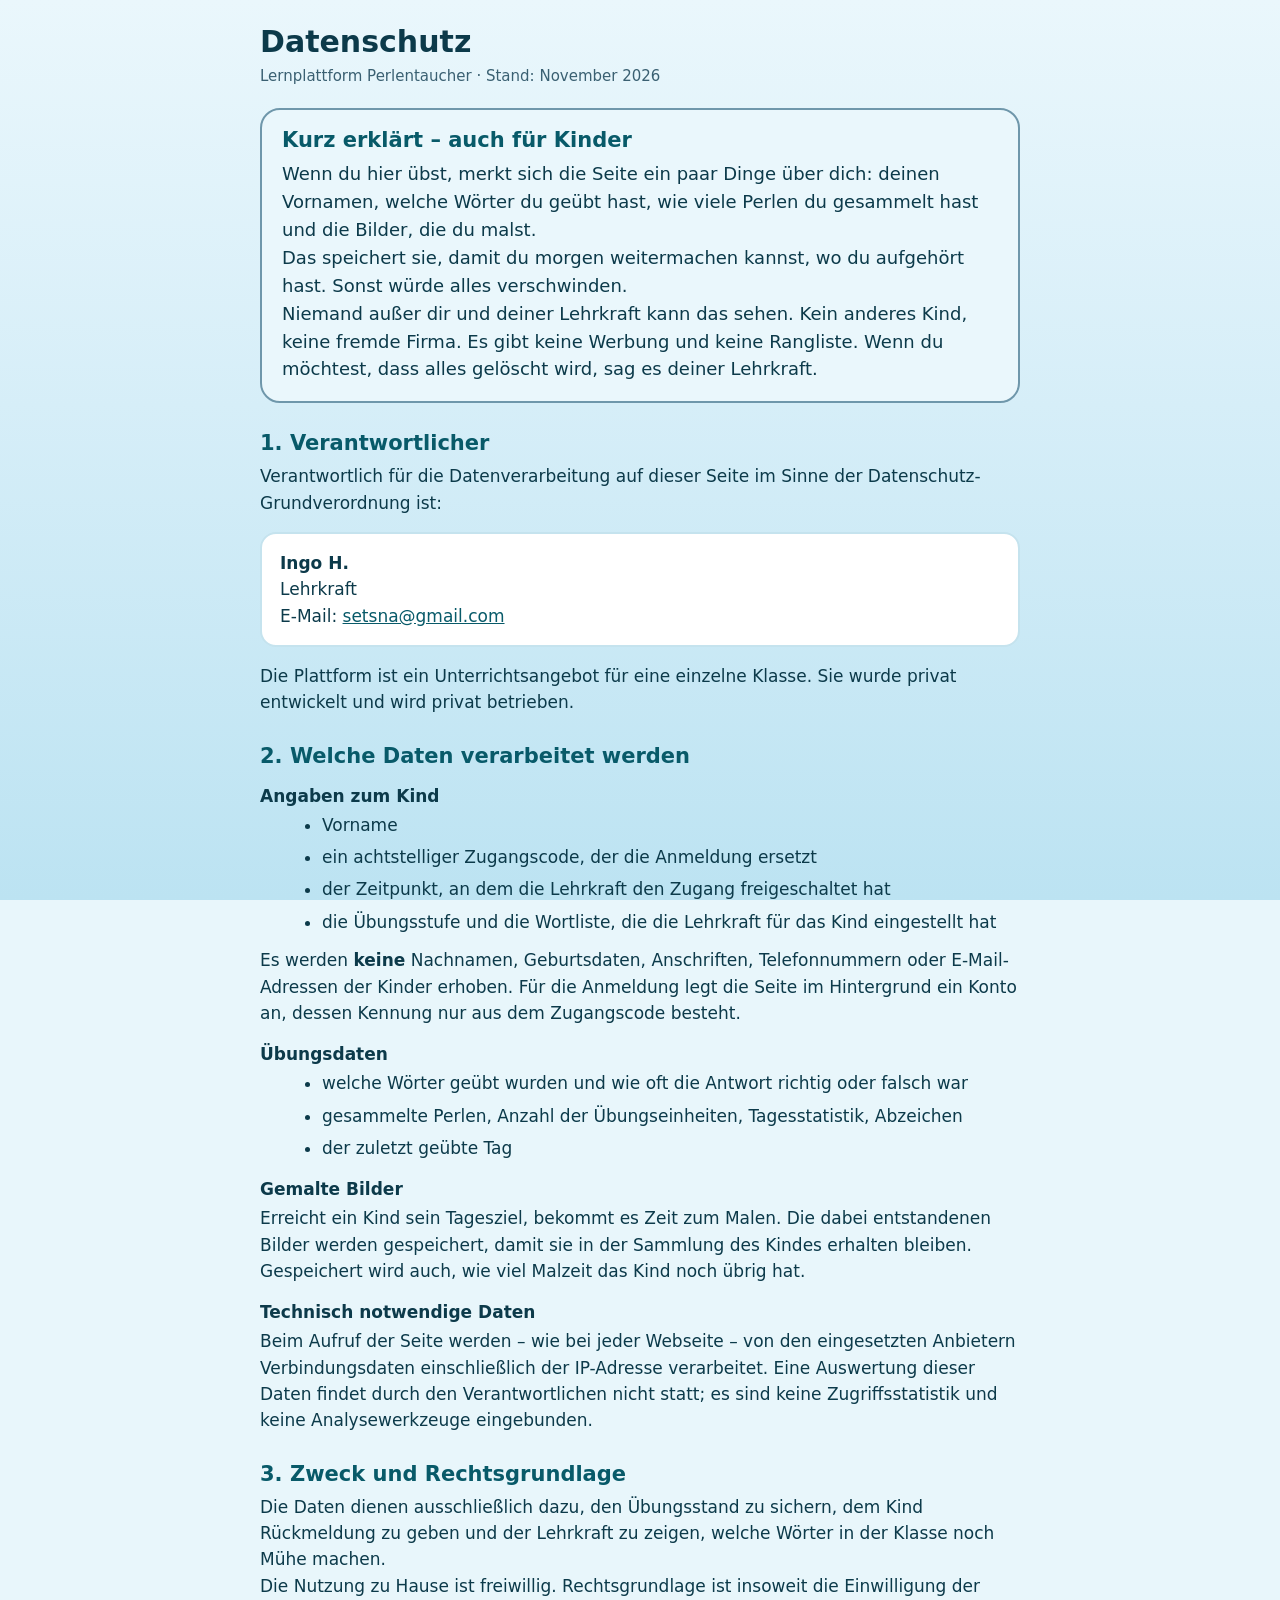
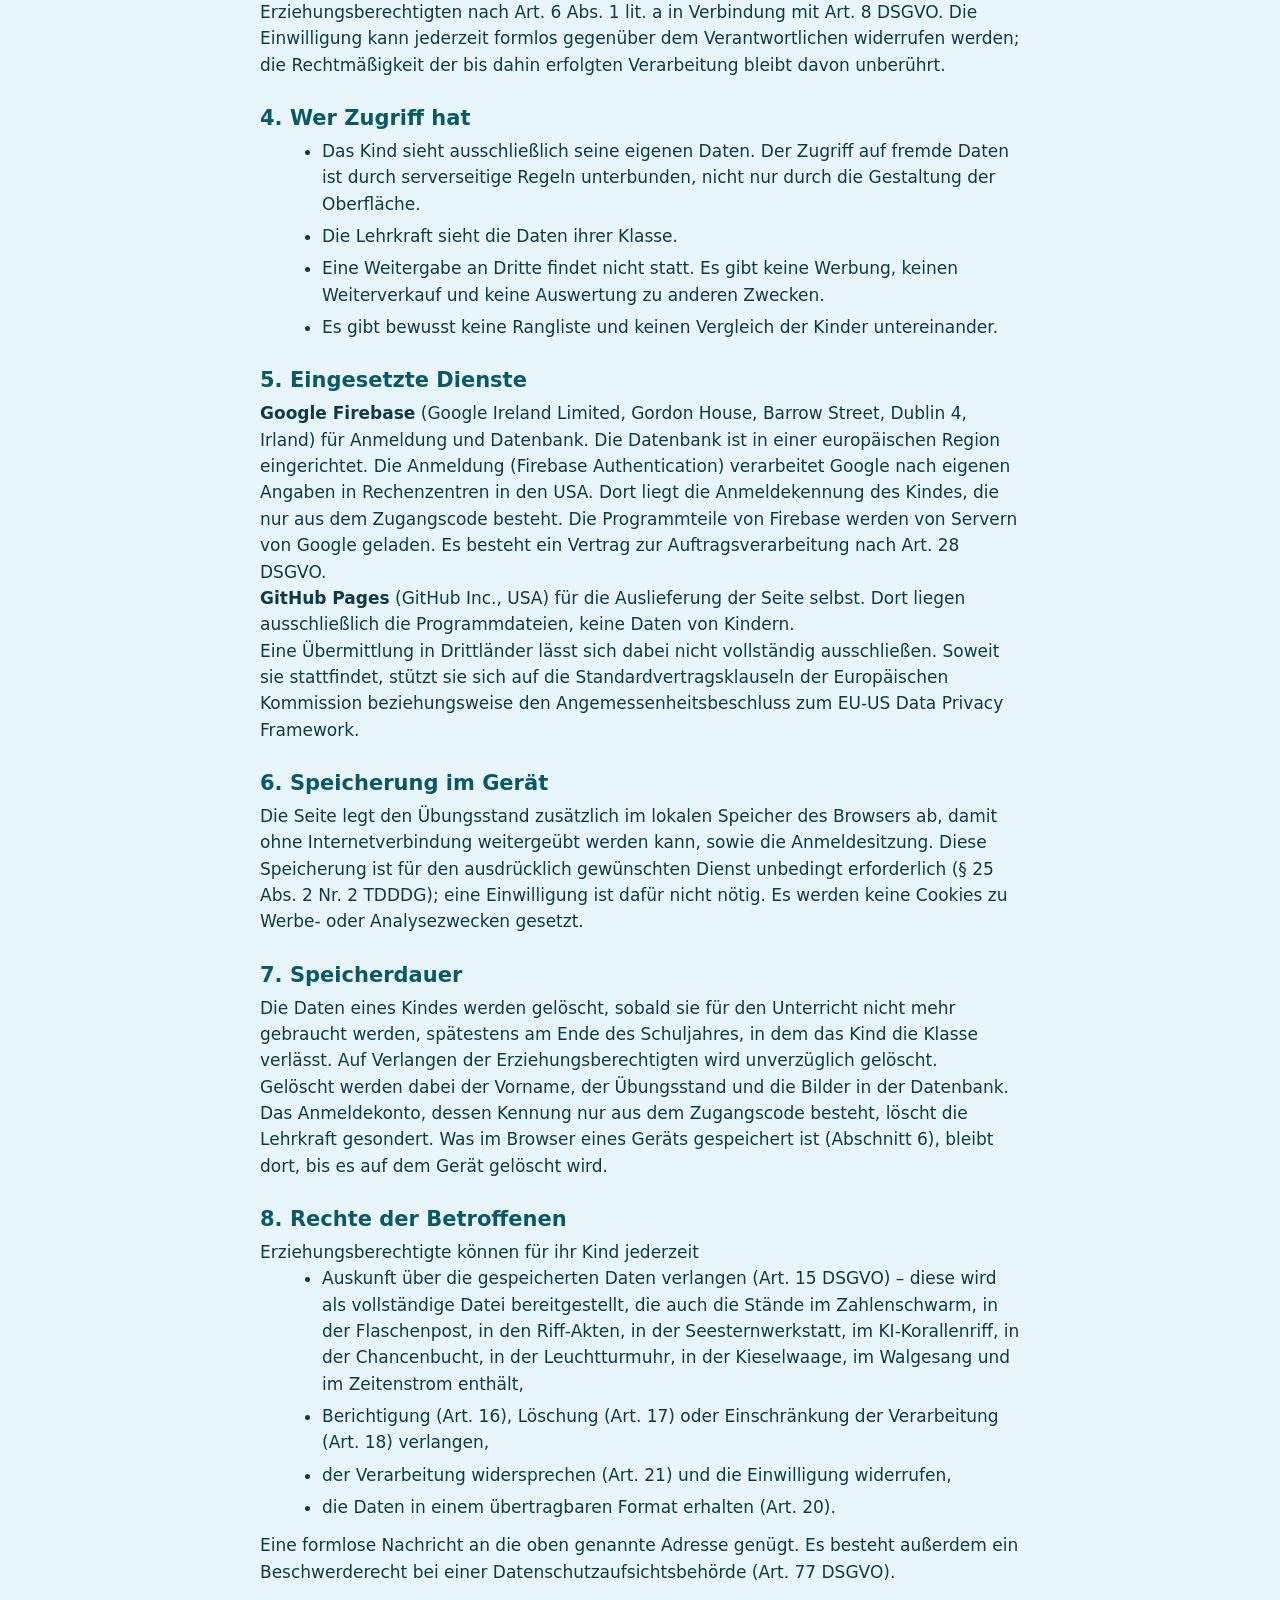
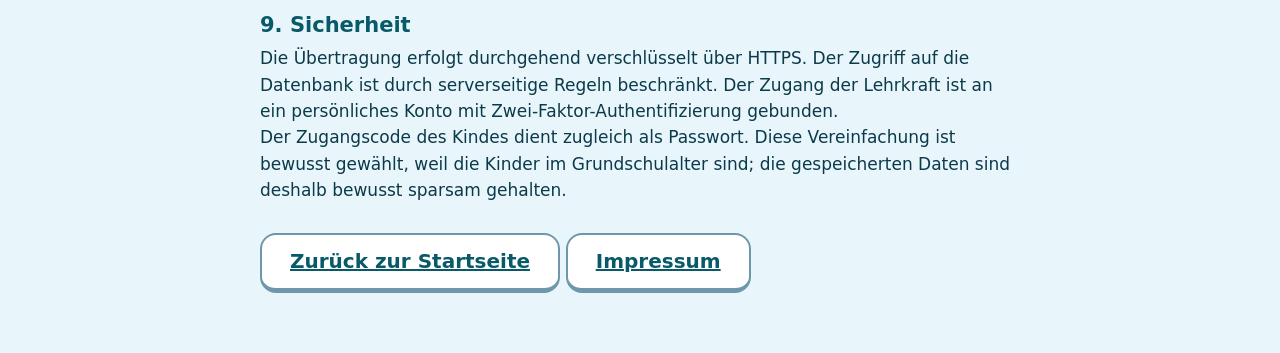
==== datenschutz.html @ c96232b6 "Version 69: Lehrerbereich mit Zeitenstrom neu laden Damit Geraete den neuen Lehrerbereich (ze_stand)" ====
<!doctype html>
<html lang="de">
<head>
<meta charset="utf-8">
<meta name="viewport" content="width=device-width, initial-scale=1, viewport-fit=cover">
<!-- Content Security Policy: Der Browser fuehrt nur Skripte aus den
     eigenen Dateien und von Firebase aus und spricht nur mit Firebase.
     Eingeschleuster Code (Inline-Skripte, Ereignis-Attribute, fremde
     Adressen) wird blockiert. Neue fremde Adresse = hier eintragen. -->
<meta http-equiv="Content-Security-Policy" content="default-src 'none'; style-src 'self' 'unsafe-inline'; img-src 'self' data:; font-src 'self'; base-uri 'none'; form-action 'none'; object-src 'none'">
<meta name="robots" content="noindex, nofollow">
<title>Datenschutz – Perlentaucher</title>
<link rel="stylesheet" href="css/style.css?v=69">
<style>
  .rechtstext { max-width: 760px; margin: 0 auto; padding: 24px 0 60px; }
  .rechtstext h1 { font-size: 30px; margin-bottom: 6px; }
  .rechtstext h2 { font-size: 21px; color: var(--brand-d); margin: 28px 0 8px; }
  .rechtstext h3 { font-size: 17px; margin: 18px 0 6px; }
  .rechtstext p, .rechtstext li { font-size: 17px; line-height: 1.55; color: var(--ink); }
  .rechtstext ul { margin: 0 0 12px 22px; }
  .rechtstext li { margin-bottom: 6px; }
  .rechtstext .stand { color: var(--muted); font-size: 15px; margin-bottom: 20px; }
  .rechtstext .kasten { background: #fff; border: 2px solid var(--line); border-radius: 16px;
    padding: 16px 18px; margin: 16px 0; }
  .rechtstext a { color: var(--brand-d); }
  .zurueck { display: inline-block; margin-top: 30px; }
  /* Fuer Kinder lesbar: die kurze Fassung steht oben und ist groesser. */
  .kurz { background: #EAF7FC; border: 2px solid var(--line-akt); border-radius: 20px;
    padding: 18px 20px; margin-bottom: 28px; }
  .kurz h2 { margin-top: 0; }
  .kurz p, .kurz li { font-size: 18px; }
</style>
</head>
<body>
<div id="app">
<div class="rechtstext">

  <h1>Datenschutz</h1>
  <p class="stand">Lernplattform Perlentaucher · Stand: November 2026</p>

  <div class="kurz">
    <h2>Kurz erklärt – auch für Kinder</h2>
    <p>Wenn du hier übst, merkt sich die Seite ein paar Dinge über dich:
      deinen Vornamen, welche Wörter du geübt hast, wie viele Perlen du
      gesammelt hast und die Bilder, die du malst.</p>
    <p>Das speichert sie, damit du morgen weitermachen kannst, wo du
      aufgehört hast. Sonst würde alles verschwinden.</p>
    <p>Niemand außer dir und deiner Lehrkraft kann das sehen. Kein anderes
      Kind, keine fremde Firma. Es gibt keine Werbung und keine Rangliste.
      Wenn du möchtest, dass alles gelöscht wird, sag es deiner Lehrkraft.</p>
  </div>

  <h2>1. Verantwortlicher</h2>
  <p>Verantwortlich für die Datenverarbeitung auf dieser Seite im Sinne der
    Datenschutz-Grundverordnung ist:</p>
  <div class="kasten">
    <p><b>Ingo H.</b><br>
    Lehrkraft<br>
    E-Mail: <a href="mailto:setsna@gmail.com">setsna@gmail.com</a></p>
  </div>
  <p>Die Plattform ist ein Unterrichtsangebot für eine einzelne Klasse. Sie
    wurde privat entwickelt und wird privat betrieben.</p>

  <h2>2. Welche Daten verarbeitet werden</h2>
  <h3>Angaben zum Kind</h3>
  <ul>
    <li>Vorname</li>
    <li>ein achtstelliger Zugangscode, der die Anmeldung ersetzt</li>
    <li>der Zeitpunkt, an dem die Lehrkraft den Zugang freigeschaltet hat</li>
    <li>die Übungsstufe und die Wortliste, die die Lehrkraft für das Kind
      eingestellt hat</li>
  </ul>
  <p>Es werden <b>keine</b> Nachnamen, Geburtsdaten, Anschriften,
    Telefonnummern oder E-Mail-Adressen der Kinder erhoben. Für die Anmeldung
    legt die Seite im Hintergrund ein Konto an, dessen Kennung nur aus dem
    Zugangscode besteht.</p>

  <h3>Übungsdaten</h3>
  <ul>
    <li>welche Wörter geübt wurden und wie oft die Antwort richtig oder falsch war</li>
    <li>gesammelte Perlen, Anzahl der Übungseinheiten, Tagesstatistik, Abzeichen</li>
    <li>der zuletzt geübte Tag</li>
  </ul>

  <h3>Gemalte Bilder</h3>
  <p>Erreicht ein Kind sein Tagesziel, bekommt es Zeit zum Malen. Die dabei
    entstandenen Bilder werden gespeichert, damit sie in der Sammlung des
    Kindes erhalten bleiben. Gespeichert wird auch, wie viel Malzeit das Kind
    noch übrig hat.</p>

  <h3>Technisch notwendige Daten</h3>
  <p>Beim Aufruf der Seite werden – wie bei jeder Webseite – von den
    eingesetzten Anbietern Verbindungsdaten einschließlich der IP-Adresse
    verarbeitet. Eine Auswertung dieser Daten findet durch den
    Verantwortlichen nicht statt; es sind keine Zugriffsstatistik und keine
    Analysewerkzeuge eingebunden.</p>

  <h2>3. Zweck und Rechtsgrundlage</h2>
  <p>Die Daten dienen ausschließlich dazu, den Übungsstand zu sichern, dem
    Kind Rückmeldung zu geben und der Lehrkraft zu zeigen, welche Wörter in
    der Klasse noch Mühe machen.</p>
  <p>Die Nutzung zu Hause ist freiwillig. Rechtsgrundlage ist insoweit die
    Einwilligung der Erziehungsberechtigten nach Art. 6 Abs. 1 lit. a in
    Verbindung mit Art. 8 DSGVO. Die Einwilligung kann jederzeit formlos
    gegenüber dem Verantwortlichen widerrufen werden; die Rechtmäßigkeit der
    bis dahin erfolgten Verarbeitung bleibt davon unberührt.</p>

  <h2>4. Wer Zugriff hat</h2>
  <ul>
    <li>Das Kind sieht ausschließlich seine eigenen Daten. Der Zugriff auf
      fremde Daten ist durch serverseitige Regeln unterbunden, nicht nur
      durch die Gestaltung der Oberfläche.</li>
    <li>Die Lehrkraft sieht die Daten ihrer Klasse.</li>
    <li>Eine Weitergabe an Dritte findet nicht statt. Es gibt keine Werbung,
      keinen Weiterverkauf und keine Auswertung zu anderen Zwecken.</li>
    <li>Es gibt bewusst keine Rangliste und keinen Vergleich der Kinder
      untereinander.</li>
  </ul>

  <h2>5. Eingesetzte Dienste</h2>
  <p><b>Google Firebase</b> (Google Ireland Limited, Gordon House, Barrow
    Street, Dublin 4, Irland) für Anmeldung und Datenbank. Die Datenbank ist
    in einer europäischen Region eingerichtet. Die Anmeldung (Firebase
    Authentication) verarbeitet Google nach eigenen Angaben in Rechenzentren
    in den USA. Dort liegt die Anmeldekennung des Kindes, die nur aus dem
    Zugangscode besteht. Die Programmteile von Firebase werden von Servern von
    Google geladen. Es besteht ein Vertrag zur Auftragsverarbeitung nach
    Art. 28 DSGVO.</p>
  <p><b>GitHub Pages</b> (GitHub Inc., USA) für die Auslieferung der Seite
    selbst. Dort liegen ausschließlich die Programmdateien, keine Daten von
    Kindern.</p>
  <p>Eine Übermittlung in Drittländer lässt sich dabei nicht vollständig
    ausschließen. Soweit sie stattfindet, stützt sie sich auf die
    Standardvertragsklauseln der Europäischen Kommission beziehungsweise den
    Angemessenheitsbeschluss zum EU-US Data Privacy Framework.</p>

  <h2>6. Speicherung im Gerät</h2>
  <p>Die Seite legt den Übungsstand zusätzlich im lokalen Speicher des
    Browsers ab, damit ohne Internetverbindung weitergeübt werden kann, sowie
    die Anmeldesitzung. Diese Speicherung ist für den ausdrücklich
    gewünschten Dienst unbedingt erforderlich (§ 25 Abs. 2 Nr. 2 TDDDG); eine
    Einwilligung ist dafür nicht nötig. Es werden keine Cookies zu Werbe-
    oder Analysezwecken gesetzt.</p>

  <h2>7. Speicherdauer</h2>
  <p>Die Daten eines Kindes werden gelöscht, sobald sie für den Unterricht
    nicht mehr gebraucht werden, spätestens am Ende des Schuljahres, in dem
    das Kind die Klasse verlässt. Auf Verlangen der Erziehungsberechtigten
    wird unverzüglich gelöscht.</p>
  <p>Gelöscht werden dabei der Vorname, der Übungsstand und die Bilder in der
    Datenbank. Das Anmeldekonto, dessen Kennung nur aus dem Zugangscode
    besteht, löscht die Lehrkraft gesondert. Was im Browser eines Geräts
    gespeichert ist (Abschnitt 6), bleibt dort, bis es auf dem Gerät gelöscht
    wird.</p>

  <h2>8. Rechte der Betroffenen</h2>
  <p>Erziehungsberechtigte können für ihr Kind jederzeit</p>
  <ul>
    <li>Auskunft über die gespeicherten Daten verlangen (Art. 15 DSGVO) –
      diese wird als vollständige Datei bereitgestellt, die auch die Stände
      im Zahlenschwarm, in der Flaschenpost, in den Riff-Akten, in der Seesternwerkstatt, im KI-Korallenriff, in der Chancenbucht, in der Leuchtturmuhr, in der Kieselwaage, im Walgesang und im Zeitenstrom enthält,</li>
    <li>Berichtigung (Art. 16), Löschung (Art. 17) oder Einschränkung der
      Verarbeitung (Art. 18) verlangen,</li>
    <li>der Verarbeitung widersprechen (Art. 21) und die Einwilligung
      widerrufen,</li>
    <li>die Daten in einem übertragbaren Format erhalten (Art. 20).</li>
  </ul>
  <p>Eine formlose Nachricht an die oben genannte Adresse genügt. Es besteht
    außerdem ein Beschwerderecht bei einer Datenschutzaufsichtsbehörde
    (Art. 77 DSGVO).</p>

  <h2>9. Sicherheit</h2>
  <p>Die Übertragung erfolgt durchgehend verschlüsselt über HTTPS. Der
    Zugriff auf die Datenbank ist durch serverseitige Regeln beschränkt. Der
    Zugang der Lehrkraft ist an ein persönliches Konto mit
    Zwei-Faktor-Authentifizierung gebunden.</p>
  <p>Der Zugangscode des Kindes dient zugleich als Passwort. Diese
    Vereinfachung ist bewusst gewählt, weil die Kinder im Grundschulalter
    sind; die gespeicherten Daten sind deshalb bewusst sparsam gehalten.</p>

  <a class="btn ghost zurueck" href="index.html">Zurück zur Startseite</a>
  <a class="btn ghost zurueck" href="impressum.html">Impressum</a>
</div>
</div>
</body>
</html>
---- css/style.css ----
/* Perlentaucher – Meereswelt: Türkis/Blau mit Korallrot als Akzent */
:root {
  --bg: #E8F6FB; --ink: #0C3A4A; --muted: #3A6072; --card: #fff; --line: #C5E3EE;
  /* --line ist der dekorative Trennstrich. Raender von Knoepfen und
     Auswahlfeldern brauchen laut WCAG 1.4.11 mindestens 3:1 gegen Weiss
     und benutzen deshalb --line-akt (3,1:1). Nicht vertauschen. */
  --line-akt: #6F97AB;
  --brand: #0C7A8C; --brand-d: #085A69; --coral: #F2766B; --coral-d: #D4554A;
  /* --sand-ink: vorher #8A6A38 (4,2:1 auf --sand), jetzt 5,3:1 */
  --sand: #F7EAD0; --sand-d: #EFDDBB; --sand-ink: #7A5A2C;
  --good: #14915A; --good-d: #0E7347; --good-bg: #D6F5E6;
  --bad: #DC4A4A; --bad-d: #B33636; --bad-bg: #FDE5E3;
  --r: 20px; --wc: #0C7A8C;

  /* ---------- Designsystem (UX-Überarbeitung 2026/11) ----------
     Neue und überarbeitete Teile benutzen nur diese Werte. Ältere
     Regeln weiter unten werden nach und nach darauf umgestellt. */
  /* Schriftgrößen: sieben Stufen statt 22 Einzelwerte */
  --fs-xs: 14px; --fs-s: 16px; --fs-m: 18px; --fs-l: 22px;
  --fs-xl: 28px; --fs-2xl: 36px; --fs-3xl: 48px;
  /* Abstände */
  --sp-1: 4px; --sp-2: 8px; --sp-3: 12px; --sp-4: 16px;
  --sp-5: 24px; --sp-6: 32px; --sp-7: 48px;
  /* Ecken */
  --r-s: 12px; --r-m: 16px; --r-l: 20px; --r-xl: 28px;
  /* Platzhalter in Eingabefeldern: 4,6:1 auf Weiß */
  --placeholder: #557A8E;
}
* { box-sizing: border-box; -webkit-tap-highlight-color: transparent; }
html, body { margin: 0; min-height: 100%; color: var(--ink);
  font-family: ui-rounded, "SF Pro Rounded", system-ui, -apple-system, "Segoe UI", Roboto, sans-serif;
  -webkit-text-size-adjust: 100%; touch-action: manipulation; font-size: 18px; }
body { background: var(--bg); background-image: linear-gradient(180deg, #EAF7FC 0%, #D6EEF8 45%, #BCE3F2 100%);
  background-attachment: fixed; overscroll-behavior: none; -webkit-user-select: none; user-select: none; }
#app { max-width: 920px; margin: 0 auto; min-height: 100vh; padding: env(safe-area-inset-top) 16px env(safe-area-inset-bottom); }
button { font: inherit; color: inherit; border: 0; background: none; cursor: pointer; touch-action: manipulation; }
button:disabled { cursor: default; }
h1, h2, h3, p { margin: 0; }
.mascot { display: block; flex: none; }
.muted { color: var(--muted); }

/* ---------- Tastatur und Screenreader ----------
   Ein gut sichtbarer Fokusring. :focus-visible heißt: nur, wenn
   wirklich mit der Tastatur navigiert wird – beim Antippen auf dem
   iPad erscheint nichts. Der Ring liegt außen, damit er auch auf den
   farbigen Kacheln zu sehen ist. */
:focus-visible {
  outline: 3px solid #0B3B57;
  outline-offset: 3px;
  border-radius: 6px;
}
/* Nur für Screenreader: steht im Textfluss, ist aber nicht zu sehen.
   Nicht display:none und nicht visibility:hidden – dann würde es auch
   nicht vorgelesen. */
.nurvorlesen {
  position: absolute; width: 1px; height: 1px; margin: -1px;
  padding: 0; border: 0; overflow: hidden; white-space: nowrap;
  clip: rect(0 0 0 0); clip-path: inset(50%);
}

/* ---------- Luftblasen und Perlen ---------- */
.bubbles { display: inline-flex; align-items: center; gap: 5px; }
.bub { width: 22px; height: 22px; border-radius: 50%; display: inline-block; }
.bub.full { background: radial-gradient(circle at 34% 28%, #fff 0 12%, #A6E0F5 45%, #2FA2CB 100%);
  box-shadow: inset 0 -2px 3px rgba(255,255,255,.6); }
.bub.empty { border: 2px dashed #5E9DB8; }
.bubbles.small .bub { width: 20px; height: 20px; }
.pearl { width: 18px; height: 18px; border-radius: 50%; display: inline-block;
  background: radial-gradient(circle at 33% 28%, #fff 0 20%, #F3E7F0 50%, #C3AEC9 100%); box-shadow: 0 0 0 1px rgba(12,58,74,.08); }

/* ---------- Buttons ---------- */
.btn { display: inline-flex; align-items: center; justify-content: center; text-align: center; min-height: 60px; padding: 14px 28px;
  border-radius: 16px; background: var(--brand); color: #fff; font-weight: 800; font-size: 20px; border-bottom: 5px solid var(--brand-d); }
.btn:active { transform: translateY(3px); border-bottom-width: 2px; }
.btn.ghost { background: #fff; color: var(--brand-d); border: 2px solid var(--line-akt); border-bottom-width: 5px; }
.btn.good { background: var(--good); border-bottom-color: var(--good-d); }
.btn.bad { background: var(--bad); border-bottom-color: var(--bad-d); }
.btn.off { background: #729AB0; border-bottom-color: #5B7F93; color: #fff; }
.btn.big { min-width: 220px; }
.btn.wide { width: 100%; margin-top: 12px; }
.btn.danger { color: var(--bad-d); }
.btn.mini { min-width: 0; min-height: 48px; padding: 10px 18px; font-size: 17px; border-bottom-width: 4px; }
.btn[disabled] { opacity: .45; }
/* Der Warteknopf ist absichtlich gut lesbar: das Kind soll erkennen,
   dass es warten soll, und nicht nur einen blassen Fleck sehen. */
.btn.off[disabled] { opacity: 1; }
.icon-btn { width: 52px; height: 52px; border-radius: 16px; background: #fff; border: 2px solid var(--line-akt); font-size: 24px; }

/* ---------- Startseite ---------- */
.home { padding-bottom: 0; }
.top { display: flex; align-items: center; justify-content: space-between; gap: 12px; padding: 14px 0 8px; flex-wrap: wrap; }
/* Wer ist angemeldet? Steht ueber allem anderen, damit auf einem
   geteilten Geraet niemand versehentlich im fremden Konto uebt. */
.werbinich { display: flex; align-items: center; justify-content: space-between; gap: 12px;
  flex-wrap: wrap; background: #fff; border: 2px solid var(--line-akt); border-radius: 16px;
  padding: 8px 10px 8px 14px; margin-top: 10px; font-size: 16px; color: var(--muted); }
.werbinich b { color: var(--ink); }
.brand { display: flex; align-items: center; gap: 10px; font-size: 26px; font-weight: 600; }
.brand b { color: var(--coral-d); font-weight: 900; }
.tools { display: flex; align-items: center; gap: 10px; }
.pill { display: flex; align-items: center; gap: 8px; background: #fff; border: 2px solid var(--line); border-radius: 16px; padding: 8px 14px; min-height: 52px; font-weight: 700; }
.pill small { color: var(--muted); font-size: 13px; font-weight: 600; }
.hero { display: flex; align-items: center; gap: 16px; margin: 8px 0 16px; }
.bubble { position: relative; background: #fff; border: 2px solid var(--line); border-radius: 20px; padding: 16px 20px; font-size: 20px; line-height: 1.35; font-weight: 600; }
.bubble::before { content: ""; position: absolute; left: -10px; top: 50%; width: 16px; height: 16px; background: #fff; border-left: 2px solid var(--line); border-bottom: 2px solid var(--line); transform: translateY(-50%) rotate(45deg); }
.card { background: var(--card); border: 2px solid var(--line); border-radius: var(--r); padding: 16px 18px; }
.stats { display: grid; grid-template-columns: repeat(3, 1fr); gap: 12px; }
.stat h3, .weak h3 { font-size: 14px; text-transform: uppercase; letter-spacing: .06em; color: var(--muted); margin-bottom: 6px; }
.stat .big { font-size: 30px; font-weight: 900; margin-bottom: 6px; display: flex; flex-wrap: wrap; align-items: baseline; gap: 4px 8px; }
.stat .big small { font-size: 14px; color: var(--muted); font-weight: 700; line-height: 1.25; }
.stat .sub { font-size: 15px; color: var(--muted); }
.sec { font-size: 22px; margin: 26px 0 10px; }
.bar { height: 14px; background: #D3E8F1; border-radius: 99px; overflow: hidden; }
.bar i { display: block; height: 100%; border-radius: 99px; transition: width .4s; }
.worlds { display: grid; grid-template-columns: repeat(2, 1fr); gap: 12px; }
.world { display: flex; align-items: center; gap: 14px; text-align: left; padding: 16px; min-height: 104px; border-radius: 22px;
  background: var(--wc); color: #fff; border-bottom: 6px solid rgba(0,0,0,.25); }
.world:active { transform: translateY(3px); border-bottom-width: 3px; }
.wicon { font-size: 44px; background: rgba(255,255,255,.92); border-radius: 18px; width: 68px; height: 68px; display: flex; align-items: center; justify-content: center; flex: none; }
.wicon .ic { width: 54px; height: 54px; }
/* Symbolgroessen */
.ic { width: 1.25em; height: 1.25em; display: inline-block; vertical-align: -0.26em; flex: none; }
.badge span .ic { width: 42px; height: 42px; vertical-align: 0; }
.icon-btn .ic { width: 26px; height: 26px; }
.spk .ic { width: 26px; height: 26px; vertical-align: -0.2em; }
.stat .big .ic { width: 30px; height: 30px; vertical-align: -0.16em; }
.btn .ic { width: 24px; height: 24px; vertical-align: -0.24em; }
.wtext { flex: 1; display: flex; flex-direction: column; gap: 3px; min-width: 0; }
.wtext b { font-size: 21px; } .wtext small { font-size: 16px; font-weight: 600; }
.wbar { display: block; height: 10px; background: rgba(0,0,0,.22); border-radius: 99px; overflow: hidden; margin-top: 6px; }
.wbar i { display: block; height: 100%; background: #fff; border-radius: 99px; }
.wpct { font-weight: 900; font-size: 20px; }
.weak { margin-top: 12px; }
.weak .chips2 { display: flex; flex-wrap: wrap; gap: 8px; }
.weak .chips2 span { background: var(--sand); color: var(--sand-ink); padding: 8px 14px; border-radius: 99px; font-weight: 700; }
.week { display: flex; justify-content: space-between; gap: 8px; }
.wd { flex: 1; display: flex; flex-direction: column; align-items: center; gap: 6px; font-weight: 700; color: var(--muted); font-size: 15px; }
.wd.today { color: var(--ink); }
.wcol { width: 100%; max-width: 44px; height: 90px; background: #E0F0F7; border-radius: 10px; display: flex; align-items: flex-end; overflow: hidden; }
.wcol i { width: 100%; background: var(--brand); border-radius: 10px 10px 0 0; }
.wd.today .wcol i { background: var(--coral); }
.badges { display: grid; grid-template-columns: repeat(3, 1fr); gap: 12px; }
.badge { background: #fff; border: 2px dashed var(--line); border-radius: 18px; padding: 14px; text-align: center; display: flex; flex-direction: column; gap: 4px; opacity: .6; }
.badge.got { opacity: 1; border: 2px solid #E9C36A; background: #FFF9EC; }
.badge span { font-size: 36px; } .badge small { font-size: 13px; color: var(--muted); }
.badge.big { max-width: 240px; margin: 8px auto; }
.lehrerlink { display: inline-block; margin-top: 10px; color: var(--muted); font-size: 14px;
  font-weight: 600; text-decoration: underline; text-underline-offset: 3px; padding: 8px 12px; }
.lehrerlink:hover { color: var(--brand-d); }
.foot .lehrerlink { color: var(--sand-ink); opacity: .85; }
.foot { text-align: center; color: var(--sand-ink); font-size: 14px; margin: 30px -16px 0;
  background: linear-gradient(180deg, var(--sand), var(--sand-d)); border-radius: 28px 28px 0 0; padding: 20px 16px calc(26px + env(safe-area-inset-bottom)); }

/* ---------- Navigationsknöpfe auf der Startseite ---------- */
.navrow { display: grid; grid-template-columns: repeat(2, 1fr); gap: 12px; margin-top: 12px; }
.navbtn { display: flex; align-items: center; gap: 14px; text-align: left; padding: 14px 16px; min-height: 86px;
  background: #fff; border: 2px solid var(--line-akt); border-bottom-width: 5px; border-radius: 20px; }
.navbtn:active { transform: translateY(3px); border-bottom-width: 2px; }
.nic { width: 56px; height: 56px; border-radius: 16px; background: #EAF7FC; display: flex; align-items: center; justify-content: center; flex: none; }
.nic .ic { width: 34px; height: 34px; }
.ntext { display: flex; flex-direction: column; gap: 2px; min-width: 0; }
.ntext b { font-size: 19px; } .ntext small { font-size: 14px; color: var(--muted); font-weight: 600; }

/* ---------- Unterseiten ---------- */
.page { padding-bottom: 0; }
.ptop { display: flex; align-items: center; gap: 14px; padding: 14px 0 6px; }
.ptop h1 { font-size: 26px; }
.demo { background: var(--sand); color: var(--sand-ink); border-radius: 14px; padding: 10px 16px; font-size: 15px; font-weight: 600; margin-bottom: 12px; }

.accu { display: flex; align-items: center; gap: 22px; flex-wrap: wrap; }
.ringwrap { position: relative; width: 150px; height: 150px; flex: none; }
.ring { width: 150px; height: 150px; display: block; }
.ringtext { position: absolute; inset: 0; display: flex; flex-direction: column; align-items: center; justify-content: center; gap: 2px; }
.ringtext b { font-size: 34px; font-weight: 900; } .ringtext small { color: var(--muted); font-weight: 700; }
.acculist { flex: 1; min-width: 220px; display: flex; flex-direction: column; gap: 8px; font-size: 18px; }
.acculist b { font-size: 22px; }

.prow2 { display: flex; align-items: center; gap: 12px; padding: 8px 0; }
.prow2 + .prow2 { border-top: 2px solid var(--line); }
.pic { width: 40px; height: 40px; flex: none; display: flex; align-items: center; justify-content: center; }
.pic .ic { width: 34px; height: 34px; }
.pname { width: 172px; font-weight: 700; flex: none; font-size: 17px; }
.pbar { flex: 1; min-width: 80px; }
.prow2 b { width: 52px; text-align: right; }

.tricky { list-style: none; margin: 0 0 14px; padding: 0; counter-reset: t; }
.tricky li { counter-increment: t; display: flex; align-items: center; gap: 12px; padding: 10px 0; font-size: 20px; }
.tricky li + li { border-top: 2px solid var(--line); }
.tricky li::before { content: counter(t); width: 32px; height: 32px; border-radius: 50%; background: var(--sand); color: var(--sand-ink);
  display: flex; align-items: center; justify-content: center; font-size: 16px; font-weight: 900; flex: none; }
.tw { flex: 1; font-weight: 700; }
.tn { color: var(--bad-d); font-weight: 700; font-size: 16px; }

.legend { display: flex; flex-wrap: wrap; gap: 8px; margin-bottom: 12px; font-size: 14px; }
.wchips { display: flex; flex-wrap: wrap; gap: 8px; }
.wchip { padding: 7px 13px; border-radius: 99px; font-weight: 700; font-size: 16px; }
.wchip.sicher { background: var(--good-bg); color: var(--good-d); }
.wchip.ueben { background: var(--sand); color: var(--sand-ink); }
.wchip.neu { background: #E4EEF4; color: var(--muted); }

.goalhead { display: flex; align-items: center; gap: 14px; margin-bottom: 12px; }
.goalhead .ic { width: 56px; height: 56px; flex: none; }
.goalhead h2 { font-size: 22px; }
.goalbig { font-size: 20px; margin-bottom: 10px; }
.goalbig b { font-size: 40px; font-weight: 900; }
.goal .bar { height: 22px; }
.goalmsg { margin-top: 12px; font-size: 19px; }
.mine { margin-top: 12px; }
.mine h3 { font-size: 14px; text-transform: uppercase; letter-spacing: .06em; color: var(--muted); margin-bottom: 6px; }
.mine .big { font-size: 20px; margin-bottom: 8px; } .mine .big b { font-size: 34px; font-weight: 900; }
.mine .big .ic { width: 30px; height: 30px; vertical-align: -0.16em; }
.wochen { list-style: none; margin: 0; padding: 0; }
.wochen li { display: flex; align-items: center; gap: 12px; padding: 10px 0; flex-wrap: wrap; }
.wochen li + li { border-top: 2px solid var(--line); }
.wk { flex: 1; font-weight: 700; min-width: 140px; }
.wv { color: var(--muted); font-weight: 700; font-variant-numeric: tabular-nums; }
.ws { font-weight: 800; font-size: 15px; padding: 5px 12px; border-radius: 99px; }
.ws.ja { background: var(--good-bg); color: var(--good-d); }
.ws.nein { background: var(--sand); color: var(--sand-ink); }

/* ---------- Tauchgang (Lektion) ---------- */
.lesson { display: flex; flex-direction: column; min-height: 100vh; }
@supports (height: 100dvh) { .lesson, #app { min-height: 100dvh; } }
.ltop { display: flex; align-items: center; gap: 14px; padding: 14px 0; }
.lbar { flex: 1; } .lbar .bar { height: 18px; }
.practice { background: #DDF0F9; color: var(--brand-d); font-weight: 800; border-radius: 99px; padding: 6px 14px; font-size: 16px; }
.stage { flex: 1; padding: 6px 0 24px; display: flex; flex-direction: column; gap: 18px; }
.prow { display: flex; align-items: center; gap: 14px; }
.bubble.q { font-size: 22px; }
.spk { font-size: 26px; margin-left: 8px; width: 52px; height: 52px; border-radius: 14px; background: #DDF0F9; vertical-align: middle; }
.show { text-align: center; }
.emoji { font-size: 96px; line-height: 1.1; }
.bigword { font-size: 44px; font-weight: 900; letter-spacing: .02em; word-break: break-word; }
.hint { text-align: center; color: var(--muted); font-size: 19px; font-style: italic; }
.sentence { font-size: 30px; font-weight: 700; text-align: center; line-height: 1.5; padding: 8px 4px; }
.gapword { display: inline-block; min-width: 130px; border-bottom: 4px solid var(--ink); text-align: center; padding: 0 8px; }
.gapword.ok { color: var(--good-d); border-color: var(--good); } .gapword.no { color: var(--bad-d); border-color: var(--bad); }

.opts { display: grid; gap: 14px; }
.opts.row3 { grid-template-columns: repeat(3, 1fr); } .opts.row4 { grid-template-columns: repeat(4, 1fr); }
.opts.grid2 { grid-template-columns: repeat(2, 1fr); } .opts.list { grid-template-columns: 1fr; }
.opt { min-height: 72px; padding: 14px 18px; background: #fff; border: 2px solid var(--line-akt); border-bottom-width: 5px; border-radius: 18px; font-size: 26px; font-weight: 800; }
.opts.list .opt { font-size: 22px; text-align: left; font-weight: 700; }
.opts.row3 .opt, .opts.row4 .opt { font-size: 34px; min-height: 92px; }
.opt:active:not(:disabled) { transform: translateY(3px); border-bottom-width: 2px; }
.opt.sel { border-color: var(--brand); background: #E2F4F7; }
.opt.right { border-color: var(--good); background: var(--good-bg); color: var(--good-d); }
.opt.wrong { border-color: var(--bad); background: var(--bad-bg); color: var(--bad-d); }
.opt.art-der { --a: #1F6FD0; } .opt.art-die { --a: #D4554A; } .opt.art-das { --a: #0C8F86; }
.opt[class*="art-"]:not(.right):not(.wrong) { color: var(--a); border-color: color-mix(in srgb, var(--a) 35%, #fff); }
.opt[class*="art-"].sel { background: color-mix(in srgb, var(--a) 12%, #fff); border-color: var(--a); }

.slots { display: flex; flex-wrap: wrap; justify-content: center; gap: 8px; min-height: 76px; padding: 8px 0; border-bottom: 2px solid var(--line); }
.slot { width: 52px; height: 64px; border-radius: 12px; border: 3px dashed #9FC6D6; background: #fff; font-size: 30px; font-weight: 900; display: inline-flex; align-items: center; justify-content: center; }
.slot.wide, .tile.wide { width: auto; min-width: 72px; padding: 0 14px; }
.slot.filled { border: 3px solid var(--brand); background: #E2F4F7; }
.slot.fixed { border: 3px solid transparent; background: transparent; }
.slot.ok { border-color: var(--good); background: var(--good-bg); color: var(--good-d); }
.slot.no { border-color: var(--bad); background: var(--bad-bg); color: var(--bad-d); }
.tiles { display: flex; flex-wrap: wrap; justify-content: center; gap: 10px; padding-top: 6px; }
.tile { width: 58px; height: 68px; border-radius: 14px; background: #fff; border: 2px solid var(--line-akt); border-bottom-width: 5px; font-size: 32px; font-weight: 900; }
.tile:active:not(:disabled) { transform: translateY(3px); border-bottom-width: 2px; }
.tile.used { opacity: .25; }

.cutrow { display: flex; flex-wrap: wrap; justify-content: center; align-items: center; row-gap: 14px; padding: 12px 0; }
.cl { font-size: 46px; font-weight: 900; width: 38px; text-align: center; }
.gap { width: 34px; height: 76px; display: inline-flex; align-items: center; justify-content: center; }
.gap i { display: block; width: 4px; height: 44px; border-radius: 4px; background: #B4D4E1; }
.gap.on i { background: var(--coral); width: 8px; height: 66px; }
.syl { display: inline-block; } .syl.s0 { color: #1F6FD0; } .syl.s1 { color: #C2416B; } .syl.s2 { color: #0C8F86; }
.dot { color: var(--muted); padding: 0 4px; }
.cutdone { text-align: center; }

.footer { position: sticky; bottom: 0; margin: 0 -16px; padding: 14px 16px calc(14px + env(safe-area-inset-bottom)); display: flex; justify-content: center; }
.footer.good, .footer.bad { justify-content: space-between; align-items: center; gap: 14px; }
.footer.good { background: var(--good-bg); color: var(--good-d); clip-path: inset(0 -100vmax); box-shadow: 0 0 0 100vmax var(--good-bg); }
.footer.bad { background: var(--bad-bg); color: var(--bad-d); clip-path: inset(0 -100vmax); box-shadow: 0 0 0 100vmax var(--bad-bg); }
.fb { font-size: 20px; display: flex; flex-direction: column; gap: 4px; font-weight: 600; }
.fb b { font-size: 24px; }
.sol { color: var(--ink); font-weight: 800; }
.xpgain { font-weight: 900; animation: pop .5s; } .xpgain small { font-weight: 700; }
@keyframes pop { 0% { transform: scale(.6); opacity: 0; } 70% { transform: scale(1.15); } 100% { transform: scale(1); opacity: 1; } }

/* ---------- Ergebnis / Dialoge ---------- */
.center { min-height: 100vh; display: flex; align-items: center; justify-content: center; padding: 20px 0; }
.cardbig { background: #fff; border: 2px solid var(--line); border-radius: 28px; padding: 28px; width: 100%; max-width: 560px; display: flex; flex-direction: column; align-items: center; gap: 14px; text-align: center; }
.cardbig h1 { font-size: 32px; } .cardbig p { font-size: 20px; }
.res { display: flex; gap: 12px; width: 100%; } .res > div { flex: 1; background: #EDF7FB; border-radius: 16px; padding: 12px 6px; display: flex; flex-direction: column; }
.res b { font-size: 30px; } .res small { color: var(--muted); font-weight: 700; }
.newbadges h3 { color: #9A6F1E; margin-bottom: 4px; }
.overlay { position: fixed; inset: 0; background: rgba(12,58,74,.55); display: flex; align-items: center; justify-content: center; padding: 20px; z-index: 50; }
.dialog { background: #fff; border-radius: 26px; padding: 24px; width: 100%; max-width: 480px; }
.dialog h2 { margin-bottom: 8px; } .dialog p { color: var(--muted); }

.login p { max-width: 420px; }
.login .klein { font-size: 15px; }
.codefeld { width: 100%; max-width: 320px; text-align: center; font-size: 30px; font-weight: 900;
  letter-spacing: .12em; padding: 16px 12px; border-radius: 16px; border: 3px solid var(--line-akt);
  background: #fff; color: var(--ink); font-family: ui-monospace, "SF Mono", Menlo, monospace;
  text-transform: uppercase; -webkit-user-select: text; user-select: text; }
.codefeld:focus { border-color: var(--brand); background: #F2FAFC; }
.codefeld::placeholder { color: var(--placeholder); letter-spacing: .12em; }
.loginfehler { background: var(--bad-bg); color: var(--bad-d); border-radius: 14px;
  padding: 12px 16px; font-weight: 700; font-size: 17px; }

/* aufsteigende Luftblasen als Belohnung */
.confetti { position: fixed; inset: 0; pointer-events: none; overflow: hidden; z-index: 60; }
.cf { position: absolute; bottom: -80px; border-radius: 50%; border: 2px solid rgba(47,162,203,.55);
  background: radial-gradient(circle at 32% 28%, rgba(255,255,255,.95) 0 18%, rgba(166,224,245,.5) 55%, rgba(47,162,203,.18) 100%);
  animation: rise linear forwards; }
@keyframes rise { 0% { transform: translateY(0) translateX(0); opacity: 0; } 12% { opacity: 1; } 100% { transform: translateY(-115vh) translateX(26px); opacity: .15; } }

/* ---------- Hochformat / kleine Bildschirme ---------- */
@media (max-width: 720px) {
  .stats { grid-template-columns: 1fr; } .worlds { grid-template-columns: 1fr; } .navrow { grid-template-columns: 1fr; } .badges { grid-template-columns: repeat(2, 1fr); }
  .opts.row4 { grid-template-columns: repeat(2, 1fr); } .opts.grid2 { grid-template-columns: 1fr; }
  .bigword { font-size: 34px; } .hero .bubble { font-size: 18px; }
  .pname { width: auto; flex: 1; } .prow2 .pbar { flex: 0 0 100%; order: 3; }
}
@media (prefers-reduced-motion: reduce) { * { animation: none !important; transition: none !important; } }

/* ==========================================================
   Belohnung: Pixelbild
   ========================================================== */
.malcard { display: flex; align-items: center; gap: 14px; flex-wrap: wrap; margin-bottom: 18px; }
.malcard.offen { border-color: var(--coral); box-shadow: 0 0 0 3px rgba(242,118,107,.18); }
.malcard .maltext { flex: 1; min-width: 180px; display: flex; flex-direction: column; gap: 2px; }
.malcard .maltext b { font-size: 19px; }
.malcard .maltext small { color: var(--muted); font-size: 15px; font-weight: 600; }
.malmini { border-radius: 10px; border: 2px solid var(--line); image-rendering: pixelated; background: #EDF6FA; }

.malseite .ptop { align-items: center; }
.maluhr { margin-left: auto; font-variant-numeric: tabular-nums; font-weight: 900; font-size: 24px;
  color: var(--coral); background: #fff; border: 2px solid var(--line); border-radius: 99px; padding: 6px 16px; }
.malhinweis { color: var(--muted); font-weight: 600; margin: 0 0 12px; }

.malfeld { display: grid; grid-template-columns: repeat(var(--g), 1fr); gap: 1px;
  width: min(100%, 520px); aspect-ratio: 1 / 1; margin: 0 auto 16px;
  background: #CFE4EE; border: 3px solid var(--ink); border-radius: 10px; overflow: hidden;
  touch-action: none; -webkit-user-select: none; user-select: none; }
.malfeld i { display: block; background: #FFFFFF; }
.malfeld i.leer { background: #DCEAF2; }

.palette { display: grid; grid-template-columns: repeat(8, 1fr); gap: 8px;
  width: min(100%, 520px); margin: 0 auto 14px; }
.farbknopf { aspect-ratio: 1 / 1; min-height: 44px; border-radius: 12px; border: 3px solid var(--line-akt);
  background: var(--f); padding: 0; }
.farbknopf.an { border-color: var(--ink); transform: scale(1.08); box-shadow: 0 0 0 3px rgba(12,58,74,.15); }
/* Der Radierer ist keine Farbe, sondern ein Werkzeug. Deshalb weisser
   Grund, ein eigenes Bild darin und eine Luecke davor, die ihn von der
   Farbreihe abtrennt. */
.farbknopf.radier { background: #fff; display: flex; align-items: center;
  justify-content: center; padding: 4px; }
.farbknopf.radier .ic { width: 100%; height: 100%; }

.malknoepfe { display: flex; gap: 10px; flex-wrap: wrap; justify-content: center;
  width: min(100%, 520px); margin: 0 auto; }
.malzeit { display: flex; align-items: center; gap: 12px; flex-wrap: wrap; font-weight: 700; margin-bottom: 16px; }
.malzeit b { font-size: 22px; color: var(--coral); font-variant-numeric: tabular-nums; }

.malgalerie { display: grid; grid-template-columns: repeat(auto-fill, minmax(120px, 1fr)); gap: 14px; margin-bottom: 18px; }
.malkarte { background: #fff; border: 2px solid var(--line); border-radius: 16px; padding: 12px;
  margin: 0; display: flex; flex-direction: column; align-items: center; gap: 8px; }
.malkarte img { image-rendering: pixelated; border-radius: 8px; border: 1px solid var(--line); width: 96px; height: 96px; }
.malkarte figcaption { font-size: 14px; font-weight: 700; color: var(--muted); text-transform: uppercase; letter-spacing: .05em; }
.malkarte.fertig { border-color: var(--good); }

.malbelohnung { background: var(--sand); color: var(--sand-ink); border-radius: 18px;
  padding: 16px; margin: 16px 0; }
.malbelohnung h3 { font-size: 20px; margin-bottom: 4px; }
.malbelohnung p { margin-bottom: 12px; }

@media (max-width: 720px) {
  .palette { grid-template-columns: repeat(4, 1fr); }
  .maluhr { font-size: 20px; }
}

/* Freies Zeichnen auf weißem Blatt */
.malblatt { display: block; width: min(100%, 520px); aspect-ratio: 1 / 1; margin: 0 auto 12px;
  background: #fff; border: 3px solid var(--ink); border-radius: 10px;
  touch-action: none; -webkit-user-select: none; user-select: none; }
.breiten { display: flex; gap: 10px; justify-content: center; width: min(100%, 520px); margin: 0 auto 12px; }
.breitknopf { width: 60px; height: 52px; border-radius: 14px; border: 3px solid var(--line-akt); background: #fff;
  display: flex; align-items: center; justify-content: center; }
.breitknopf span { display: block; border-radius: 50%; background: var(--ink); }
.breitknopf.an { border-color: var(--ink); background: #E2F4F7; }
.neuwahl { display: grid; grid-template-columns: repeat(2, 1fr); gap: 12px; }
.neuwahl .navbtn.aus { opacity: .4; }
.malkarte.frei img { background: #fff; }
@media (max-width: 720px) { .neuwahl { grid-template-columns: 1fr; } }
.malgalerie { grid-template-columns: repeat(auto-fill, minmax(150px, 1fr)); }
.malkarte figcaption { display: flex; flex-direction: column; align-items: center; gap: 3px; line-height: 1.2; }
.malstatus { font-size: 12px; letter-spacing: .04em; color: var(--brand-d); background: #E4F1F7;
  border-radius: 99px; padding: 2px 10px; }
.malkarte.fertig .malstatus { background: var(--good-bg); color: var(--good-d); }

/* Malfeld und Blatt so groß wie möglich, aber Palette und Knöpfe
   sollen auf dem Bildschirm noch sichtbar bleiben. */
.malfeld, .malblatt { width: min(100%, 520px, 54vh); }
@media (max-width: 720px) {
  .palette { grid-template-columns: repeat(6, 1fr); gap: 6px; }
  .farbknopf { min-height: 40px; border-width: 2px; }
}

/* Querformat auf dem iPad: flacher Bildschirm, alles muss sichtbar bleiben */
@media (orientation: landscape) and (max-height: 850px) {
  .malfeld, .malblatt { width: min(100%, 520px, 44vh); }
  .palette { grid-template-columns: repeat(12, 1fr); gap: 7px; }
  .farbknopf { min-height: 42px; }
  .malhinweis { margin-bottom: 8px; }
  .breiten { margin-bottom: 8px; }
}

/* Hinweis zum Speichern – liegt über allem, damit er nicht übersehen wird */
#sync:empty { display: none; }
.sync { position: fixed; left: 0; right: 0; bottom: 0; z-index: 70;
  padding: 12px 16px calc(12px + env(safe-area-inset-bottom));
  font-size: 16px; font-weight: 600; text-align: center; line-height: 1.35;
  box-shadow: 0 -4px 16px rgba(12,58,74,.18); }
.sync.fehler { background: var(--bad-bg); color: var(--bad-d); border-top: 3px solid var(--bad); }
.sync.warten { background: var(--sand); color: var(--sand-ink); border-top: 3px solid var(--sand-d); }
body.sync-an .footer { bottom: var(--synch, 0px); }
body.sync-an #app { padding-bottom: calc(var(--synch, 0px) + 10px); }
/* Tauchgang und App fuellen sonst die volle Hoehe und schieben den
   Knopf unter die Leiste. */
body.sync-an .lesson, body.sync-an .center { min-height: calc(100vh - var(--synch, 0px)); }
body.sync-an #app { min-height: calc(100vh - var(--synch, 0px)); }
@supports (height: 100dvh) {
  body.sync-an .lesson, body.sync-an .center,
  body.sync-an #app { min-height: calc(100dvh - var(--synch, 0px)); }
}

/* ---------- Fächerwahl auf der Startseite ---------- */
.faecher { display: grid; grid-template-columns: repeat(2, 1fr); gap: 14px; }
.fach { display: flex; align-items: center; gap: 16px; text-align: left; padding: 20px; min-height: 128px;
  border-radius: 24px; background: var(--wc); color: #fff; border-bottom: 7px solid rgba(0,0,0,.25); }
.fach:active { transform: translateY(3px); border-bottom-width: 4px; }
.fach .wicon { width: 78px; height: 78px; border-radius: 20px; }
.fach .wicon .ic { width: 60px; height: 60px; }
.fach .wtext b { font-size: 25px; }
.fachsub { color: var(--muted); font-weight: 600; margin-bottom: 14px; }
@media (max-width: 720px) { .faecher { grid-template-columns: 1fr; } }
.erkl { display: block; font-size: 16px; font-weight: 600; opacity: .9; line-height: 1.3; max-width: 60ch; }
.footer.good .erkl, .footer.bad .erkl { color: inherit; }

/* ---------- Sachunterricht: Reihenfolge ---------- */
.stapel { list-style: none; counter-reset: st; margin: 0 0 14px; padding: 0;
  display: flex; flex-direction: column; gap: 10px; }
.stapel li { counter-increment: st; display: flex; align-items: stretch; gap: 12px; }
.stapel li::before { content: counter(st); flex: none; width: 40px; display: flex;
  align-items: center; justify-content: center; font-size: 20px; font-weight: 900;
  color: var(--muted); background: #E4F1F7; border-radius: 12px; }
.stapelplatz { flex: 1; text-align: left; min-height: 62px; padding: 12px 16px; font-size: 18px;
  font-weight: 700; border-radius: 14px; border: 3px dashed #9FC6D6; background: #fff; }
.stapelplatz.voll { border-style: solid; border-color: var(--brand); background: #E2F4F7; }
.stapelplatz.ok { border-color: var(--good); background: var(--good-bg); color: var(--good-d); }
.stapelplatz.no { border-color: var(--bad); background: var(--bad-bg); color: var(--bad-d); }
.leerplatz { color: #A8C3D0; }
.stapelpool { display: flex; flex-direction: column; gap: 10px; padding-top: 6px;
  border-top: 2px solid var(--line); }
.stapelkachel { text-align: left; min-height: 62px; padding: 12px 16px; font-size: 18px; font-weight: 700;
  background: #fff; border: 2px solid var(--line-akt); border-bottom-width: 5px; border-radius: 14px; }
.stapelkachel:active { transform: translateY(3px); border-bottom-width: 2px; }

/* ---------- Bildersammlung ---------- */
.malknoepfe { display: flex; align-items: center; justify-content: center; gap: 8px; flex-wrap: wrap; }
.malweg { min-width: 0; padding: 10px 12px; }
.malweg .ic { width: 22px; height: 22px; vertical-align: -0.2em; }
.wegbild { display: block; margin: 0 auto 14px; border-radius: 14px;
  border: 2px solid var(--line); background: #fff; image-rendering: pixelated; }

/* ---------- Bedenkzeit ---------- */
.denkzeit { display: flex; flex-direction: column; gap: 10px; }
.denkbalken { height: 8px; border-radius: 99px; background: #D7EAF2; overflow: hidden; }
.denkbalken i { display: block; height: 100%; border-radius: 99px;
  background: var(--brand); transition: width .2s linear; }
.footer.good .denkbalken { background: #BCE8D2; }
.footer.good .denkbalken i { background: var(--good); }
.footer.bad .denkbalken { background: #F8CFCB; }
.footer.bad .denkbalken i { background: var(--bad); }
.denkzahl { display: inline-flex; align-items: center; justify-content: center;
  min-width: 30px; height: 30px; margin-left: 6px; padding: 0 6px;
  border-radius: 99px; background: rgba(255, 255, 255, .35); font-variant-numeric: tabular-nums; }

/* ---------- Sachunterricht: Bild beschriften ---------- */
.schildbild { display: flex; justify-content: center; margin: 0 0 14px;
  background: #fff; border: 2px solid var(--line); border-radius: 20px; padding: 10px; }
.schildflaeche { position: relative; }
.schildflaeche svg { display: block; width: 100%; height: 100%; }
.marke { position: absolute; transform: translate(-50%, -50%); width: 34px; height: 34px;
  border-radius: 50%; border: 3px solid var(--brand); background: #fff; color: var(--brand);
  font-size: 17px; font-weight: 900; line-height: 1; padding: 0;
  display: flex; align-items: center; justify-content: center;
  box-shadow: 0 2px 0 rgba(0, 0, 0, .12); }
.marke.voll { background: var(--brand); color: #fff; }
.marke.aktiv { border-color: var(--sand-ink); background: var(--sand); color: var(--sand-ink);
  transform: translate(-50%, -50%) scale(1.18); }
.marke.ok { border-color: var(--good); background: var(--good); color: #fff; }
.marke.no { border-color: var(--bad); background: var(--bad); color: #fff; }
.schildliste { list-style: none; margin: 0 0 14px; padding: 0;
  display: flex; flex-direction: column; gap: 8px; }
.schildzeile { width: 100%; display: flex; align-items: center; gap: 12px; text-align: left;
  min-height: 56px; padding: 8px 14px; font-size: 18px; font-weight: 700;
  border-radius: 14px; border: 3px dashed #9FC6D6; background: #fff; }
.schildzeile .nr { flex: none; width: 32px; height: 32px; border-radius: 50%;
  background: #E4F1F7; color: var(--muted); font-size: 16px; font-weight: 900;
  display: flex; align-items: center; justify-content: center; }
.schildzeile .wort { flex: 1; }
.schildzeile s { color: var(--muted); font-weight: 600; }
.schildzeile.voll { border-style: solid; border-color: var(--brand); background: #E2F4F7; }
.schildzeile.aktiv { border-style: solid; border-color: var(--sand-ink); background: var(--sand); }
.schildzeile.aktiv .nr { background: #fff; color: var(--sand-ink); }
.schildzeile.ok { border-style: solid; border-color: var(--good); background: var(--good-bg); color: var(--good-d); }
.schildzeile.no { border-style: solid; border-color: var(--bad); background: var(--bad-bg); color: var(--bad-d); }

/* ---------- Sachunterricht: Erst denken, dann vergleichen ---------- */
.denkfeld { display: flex; align-items: center; gap: 16px; background: #fff; border: 2px solid var(--line);
  border-radius: 20px; padding: 18px; font-size: 19px; font-weight: 600; line-height: 1.35; }
.loesungsfeld { background: var(--sand); color: var(--sand-ink); border-radius: 20px; padding: 18px 20px; }
.loesungsfeld h3 { font-size: 15px; text-transform: uppercase; letter-spacing: .06em; margin-bottom: 8px; }
.loesungsfeld p { font-size: 21px; font-weight: 700; line-height: 1.35; }
.offen .muted { margin-top: 12px; font-size: 16px; font-weight: 600; }

/* ==========================================================
   Startseite: Einstieg und Statusleiste (UX-Überarbeitung 2026/11)
   Erst Otti und die Fächer, dann der Stand. Im Querformat stehen
   Otti und die Fächer nebeneinander, damit das Kind ohne Scrollen
   loslegen kann.
   ========================================================== */
.einstieg { display: grid; gap: var(--sp-2); }
.einstieg .hero { margin: var(--sp-2) 0 0; }
.wahl .sec { margin: var(--sp-3) 0 var(--sp-3); }
.wahl .fach { min-height: 136px; }

.status { display: grid; grid-template-columns: minmax(0, 1.3fr) minmax(0, 1fr) minmax(0, 1fr);
  padding: 0; margin-top: var(--sp-5); }
.status .stat { padding: var(--sp-4) var(--sp-4) var(--sp-4) var(--sp-5); min-width: 0; }
.status .stat + .stat { border-left: 2px solid var(--line); }
.status .stat h3 { font-size: var(--fs-xs); }
.status .stat .big { font-size: var(--fs-xl); margin-bottom: var(--sp-2); }
.status .stat .big small { font-size: var(--fs-xs); }
.status .stat .sub { font-size: var(--fs-xs); }
.status .ziel .bar { height: 16px; }
.home .weak { margin-top: var(--sp-3); }
.home .malcard { margin: var(--sp-3) 0 0; }

@media (max-width: 719px) {
  .status { grid-template-columns: 1fr; }
  .status .stat + .stat { border-left: 0; border-top: 2px solid var(--line); }
}

@media (min-width: 1024px) {
  .einstieg { grid-template-columns: minmax(0, 5fr) minmax(0, 6fr); align-items: center;
    gap: var(--sp-5); margin-top: var(--sp-3); }
  .einstieg .hero { margin: 0; }
  .wahl .sec { margin-top: 0; }
  .wahl .faecher { grid-template-columns: 1fr; gap: var(--sp-3); }
  .wahl .fach { min-height: 120px; }
}

/* ==========================================================
   Meereswelt: Riff-Hintergrund und Flächen in Wasserfarben
   (UX-Überarbeitung 2026/11). Gilt nur für die Kinder-App
   (<body class="meer"> in index.html), nicht für Lehrerbereich
   und Datenschutzseite.
   Bilder: in Canva erzeugt, img/riff-hoch.webp und riff-quer.webp.
   Das Bild liegt in einer festen Ebene hinter allem. Direkt mit
   background-attachment: fixed geht es nicht: iPad-Safari ignoriert
   das und zieht das Bild dann über die ganze Seitenlänge.
   ========================================================== */
body.meer { background: #8FD9E0; }
body.meer::before { content: ""; position: fixed; inset: 0; z-index: -1; pointer-events: none;
  background: #8FD9E0 url("../img/riff-hoch.webp") center bottom / cover no-repeat; }
@media (min-aspect-ratio: 1/1) {
  body.meer::before { background-image: url("../img/riff-quer.webp"); }
}
.meer {
  /* Flächen: helles Wasser statt Weiß. Schrift darauf: --ink 10,6:1,
     --muted 5,9:1. Knopfränder bleiben --line-akt. */
  --card: #DCF3F5; --flaeche: #DCF3F5; --flaeche-rand: #A6DCE2;
  --line: #A6DCE2;
}
.meer .card, .meer .werbinich, .meer .pill, .meer .badge, .meer .denkfeld,
.meer .schildbild, .meer .malkarte, .meer .maluhr { background: var(--flaeche); border-color: var(--flaeche-rand); }
.meer .werbinich { border-color: var(--flaeche-rand); }
.meer .navbtn, .meer .icon-btn { background: var(--flaeche); }
.meer .nic { background: #fff; }
.meer .wcol { background: #C3E8ED; }
.meer .bar { background: #BFE6EB; }
/* Abzeichen: noch nicht erreicht = ruhig, nicht blass gestrichelt */
.meer .badge { opacity: 1; border-style: solid; color: var(--muted); }
.meer .badge:not(.got) span { opacity: .55; }
.meer .badge.got { background: #FFF6E3; border-color: #E9C36A; color: var(--ink); }
/* Malzeit ist eine Belohnung: Sand */
.meer .malcard { background: var(--sand); border-color: var(--sand-d); }
.meer .malcard .maltext small { color: var(--sand-ink); }
/* Großkarten (Anmeldung, Ergebnis, keine Luftblasen) */
.meer .cardbig { background: var(--flaeche); border-color: var(--flaeche-rand); }
.meer .codefeld { background: #fff; }
/* Fußzeile: Sand auf dem Sand des Bildes */
.meer .foot { background: rgba(247, 234, 208, .94); }
/* Überschriften stehen direkt auf dem Bild: ein heller Schein hält
   sie auch über Korallen und Sand lesbar. */
.meer .sec, .meer .ptop h1, .meer .fachsub, .meer .hint, .meer .sentence, .meer .bigword {
  text-shadow: 0 0 2px rgba(232, 248, 250, .9), 0 0 10px rgba(232, 248, 250, .85); }

/* ---------- Sand statt Weiß (Ingo, 07.11.2026) ----------
   Sprechblase, Symbolkacheln und Überschriften-Schilder in Sand.
   Schrift --ink auf --sand: 10,3:1. Antwortknöpfe, Kacheln und
   Codefeld im Tauchgang bleiben weiß, weil dort gelesen wird. */
.meer { --sand-rand: #D9BC82; }
.meer .bubble, .meer .bubble::before { background: var(--sand); border-color: var(--sand-rand); }
.meer .wicon { background: var(--sand); }
.meer .nic { background: var(--sand); }
/* Überschriften auf dem Bild stehen auf einem kleinen Sandschild.
   Der weiche Schein von vorher wird dafür nicht mehr gebraucht. */
.meer .sec, .meer .ptop h1 { display: inline-block; background: var(--sand); color: var(--ink);
  border: 2px solid var(--sand-rand); border-radius: var(--r-m); padding: var(--sp-1) var(--sp-4);
  text-shadow: none; }
.meer .ptop h1 { font-size: var(--fs-l); }

/* ==========================================================
   Etappe 2: Revierseite, Tauchgang, Rückmeldung (UX 2026/11)
   ========================================================== */
/* Revierseite: Kopf mit Luftblasen und Perlen, große Kacheln */
.fachseite .ptop { flex-wrap: wrap; }
.fachseite .ptop .tools { margin-left: auto; }
.fachseite .fachsub { margin: var(--sp-2) 0 var(--sp-4); font-size: var(--fs-m); }
.fachseite .worlds { gap: var(--sp-4); }
.fachseite .world { min-height: 150px; padding: var(--sp-5) var(--sp-4); }
.fachseite .wtext b { font-size: var(--fs-l); }
.fachseite .wicon { width: 80px; height: 80px; }
.fachseite .wicon .ic { width: 62px; height: 62px; }
@media (min-width: 1024px) { .fachseite .worlds { grid-template-columns: repeat(3, 1fr); } }

/* Tauchgang: Luftblasen größer, Verlust sichtbar */
.ltop .bubbles.small .bub { width: 28px; height: 28px; }
.bub.platzt { animation: platzt .6s ease-out; }
@keyframes platzt {
  0%   { transform: scale(1); background: radial-gradient(circle at 34% 28%, #fff 0 12%, #A6E0F5 45%, #2FA2CB 100%); border-color: transparent; }
  45%  { transform: scale(1.5); opacity: .7; }
  100% { transform: scale(1); opacity: 1; }
}

/* Tauchgang auf dem iPad und größer: mehr Raum für Bild, Wort, Antworten.
   Kein Zentrieren in der Höhe: Wenn nach dem Prüfen die Rückmeldung
   unten aufgeht, würde die Aufgabe sonst springen. */
@media (min-width: 720px) {
  .stage { padding-top: clamp(8px, 4vh, 48px); gap: var(--sp-5); }
  .stage > .prow { max-width: 760px; }
  .bubble.q { font-size: var(--fs-l); }
  .emoji { font-size: 128px; }
  .bigword { font-size: 56px; }
  .hint { font-size: var(--fs-m); }
  .sentence { font-size: 34px; }
  .opts { width: 100%; max-width: 760px; margin: 0 auto; gap: var(--sp-4); }
  .opt { min-height: 88px; font-size: 30px; }
  .opts.row3 .opt, .opts.row4 .opt { min-height: 112px; font-size: 40px; }
  .opts.list .opt { font-size: 24px; }
  .slot { width: 60px; height: 74px; font-size: 36px; }
  .tile { width: 66px; height: 78px; font-size: 38px; }
}
/* Hinweis unter dem Bild: aufrecht statt kursiv (leichter zu lesen) */
.hint { font-style: normal; }

/* Richtige Schreibweise wählen: die Wörter groß und mittig zum Vergleichen */
.opts.typ-fehler .opt { text-align: center; font-size: 30px; font-weight: 800; letter-spacing: .03em; }
@media (min-width: 720px) { .opts.typ-fehler .opt { font-size: 38px; min-height: 96px; } }

/* Nach einem Fehler: eigener Versuch klein, Lösung groß */
.slots.versuch { min-height: 0; border-bottom: 0; opacity: .75; }
.slots.versuch .slot { width: 40px; height: 48px; font-size: 22px; text-decoration: line-through; }
.slots.versuch .slot.wide { width: auto; min-width: 48px; }
.slots.versuch .slot.fixed { font-size: 22px; }
.loesungwort { display: flex; flex-direction: column; align-items: center; gap: var(--sp-1);
  background: var(--good-bg); border: 3px solid var(--good); border-radius: var(--r-l);
  padding: var(--sp-3) var(--sp-5); margin: 0 auto; color: var(--good-d); }
.loesungwort small { font-size: var(--fs-s); font-weight: 700; }
.loesungwort b { font-size: 48px; font-weight: 900; letter-spacing: .03em; line-height: 1.1; }
@media (min-width: 720px) { .loesungwort b { font-size: 60px; } }

/* Zeichen vor „Super!“ / „Nicht ganz.“ */
.fb b { display: inline-flex; align-items: center; gap: var(--sp-2); }
.fbzeichen { display: inline-flex; align-items: center; justify-content: center; flex: none;
  width: 34px; height: 34px; border-radius: 50%; color: #fff; }
.fbzeichen.ok { background: var(--good); } .fbzeichen.nein { background: var(--bad); }
.fbzeichen .ic { width: 22px; height: 22px; }

/* Bedenkzeit: Knopf behält seine Farbe, unten füllt sich ein Streifen */
.btn.wartet { position: relative; overflow: hidden; cursor: default; }
.btn.wartet[disabled] { opacity: 1; }
.btn.wartet::after { content: ""; position: absolute; left: 0; bottom: 0; height: 6px;
  width: var(--fill, 0%); background: rgba(255, 255, 255, .75); transition: width .2s linear; }
.btn.ghost.wartet::after { background: var(--brand); }
.denkzeit .denkbalken { display: none; }

/* Silben trennen: Wortbild zusammenhalten, Tippfläche trotzdem 44 px */
.cl { width: auto; min-width: 0; padding: 0 1px; }
.gap { position: relative; width: 12px; padding: 0; }
.gap::before { content: ""; position: absolute; top: 0; bottom: 0; left: 50%; width: 44px; transform: translateX(-50%); }
.gap i { flex-shrink: 0; width: 3px; height: 40px; background: #C9E2EC; }
.gap.on i { width: 7px; height: 66px; }

/* Bild beschriften: Nummernpunkte groß genug zum Antippen */
.marke { width: 44px; height: 44px; font-size: 19px; }
/* Nach dem Prüfen: Die richtige Antwort ist die stärkste Fläche,
   die falsche Wahl ist durchgestrichen. */
.opt.right { border-width: 3px; border-bottom-width: 6px; box-shadow: 0 0 0 4px rgba(20, 145, 90, .18); }
.opts.typ-fehler .opt.wrong, .opts.typ-artikel .opt.wrong { text-decoration: line-through; text-decoration-thickness: 3px; }

/* ==========================================================
   Etappe 3: restliche Ansichten, Übergänge, Tafel (UX 2026/11)
   ========================================================== */
/* Mein Fortschritt: Reviername mit Lernziel, Feinzahlen kleiner */
.pname { display: flex; flex-direction: column; gap: 2px; line-height: 1.2; width: 200px; }
.pname b { font-size: var(--fs-m); }
.pname small { font-size: var(--fs-xs); color: var(--muted); font-weight: 600; }
.acclein { font-size: var(--fs-s); color: var(--muted); font-weight: 600; }

/* Unterseiten füllen die Höhe, die Fußzeile steht am Ende statt
   mitten im Bildschirm. */
.meer .page { display: flex; flex-direction: column; min-height: 100vh; }
@supports (height: 100dvh) { .meer .page { min-height: 100dvh; } }
.meer .page > * { flex: none; }
.meer .page > .sec { align-self: flex-start; }
.meer .page > .foot { margin-top: auto; }
.meer .page > .card + .card { margin-top: var(--sp-3); }

/* Anmeldung: Links bleiben zusammen in einer Zeile */
.loginlinks { margin: 0; color: var(--muted); }
.loginlinks .lehrerlink { margin-top: 0; }

/* Sanftes Auftauchen beim Wechsel der Ansicht. Startet schon fast
   sichtbar, damit nichts flackert; bei „Bewegung reduzieren“ aus. */
.meer #app > * { animation: auftauchen .2s cubic-bezier(.2, .8, .2, 1); }
@keyframes auftauchen { from { opacity: .4; transform: translateY(8px); } to { opacity: 1; transform: none; } }
.meer .dialog { animation: auftauchen .18s cubic-bezier(.2, .8, .2, 1); }

/* ---------- Interaktive Tafel und große Bildschirme ----------
   Alles wird um ein Viertel größer (1024 px Inhalt erscheinen als
   1280 px). zoom skaliert auch vh mit; die Höhen werden deshalb hier
   durch 1,25 geteilt, sonst ragt der Tauchgang über den Bildschirm.
   Nur Kinder-App; Lehrerbereich und Datenschutz bleiben normal groß.
   Das Malen rechnet mit elementFromPoint bzw. getBoundingClientRect
   und funktioniert deshalb auch vergrößert. */
@media (min-width: 1600px) and (min-height: 860px) {
  .meer #app, .meer #modal .dialog { zoom: 1.25; }
  .meer #app { max-width: 1024px; }
  .meer #app, .meer #app > .lesson, .meer #app > .center, .meer #app > .page { min-height: calc(100vh / 1.25); }
  @supports (height: 100dvh) {
    .meer #app, .meer #app > .lesson, .meer #app > .center, .meer #app > .page { min-height: calc(100dvh / 1.25); }
  }
  .meer .malfeld, .meer .malblatt { width: min(100%, 520px, calc(54vh / 1.25)); }
}
/* Platzhalter im Codefeld: dünner als eine echte Eingabe, damit kein
   Kind „ABCD-2345“ für schon eingetragen hält. */
.codefeld::placeholder { font-weight: 500; }
/* Merkfrage (Sachunterricht): Texte, die sonst direkt auf dem Bild
   stünden, bekommen eine ruhige Fläche. */
.meer .offen .muted { background: var(--flaeche); border: 2px solid var(--flaeche-rand); border-radius: var(--r-m);
  padding: var(--sp-3) var(--sp-4); color: var(--muted); }
.meer .footer:not(.good):not(.bad) .fb { background: var(--sand); border: 2px solid var(--sand-rand);
  border-radius: var(--r-m); padding: var(--sp-2) var(--sp-4); }
/* Fußleiste: Abstand zwischen Meldung und Knöpfen; zwei Knöpfe
   (Merkfrage) stehen nebeneinander, auch während der Wartezeit. */
.footer { gap: var(--sp-3); align-items: center; }
.footer .denkzeit { flex-direction: row; align-items: center; gap: var(--sp-3); }
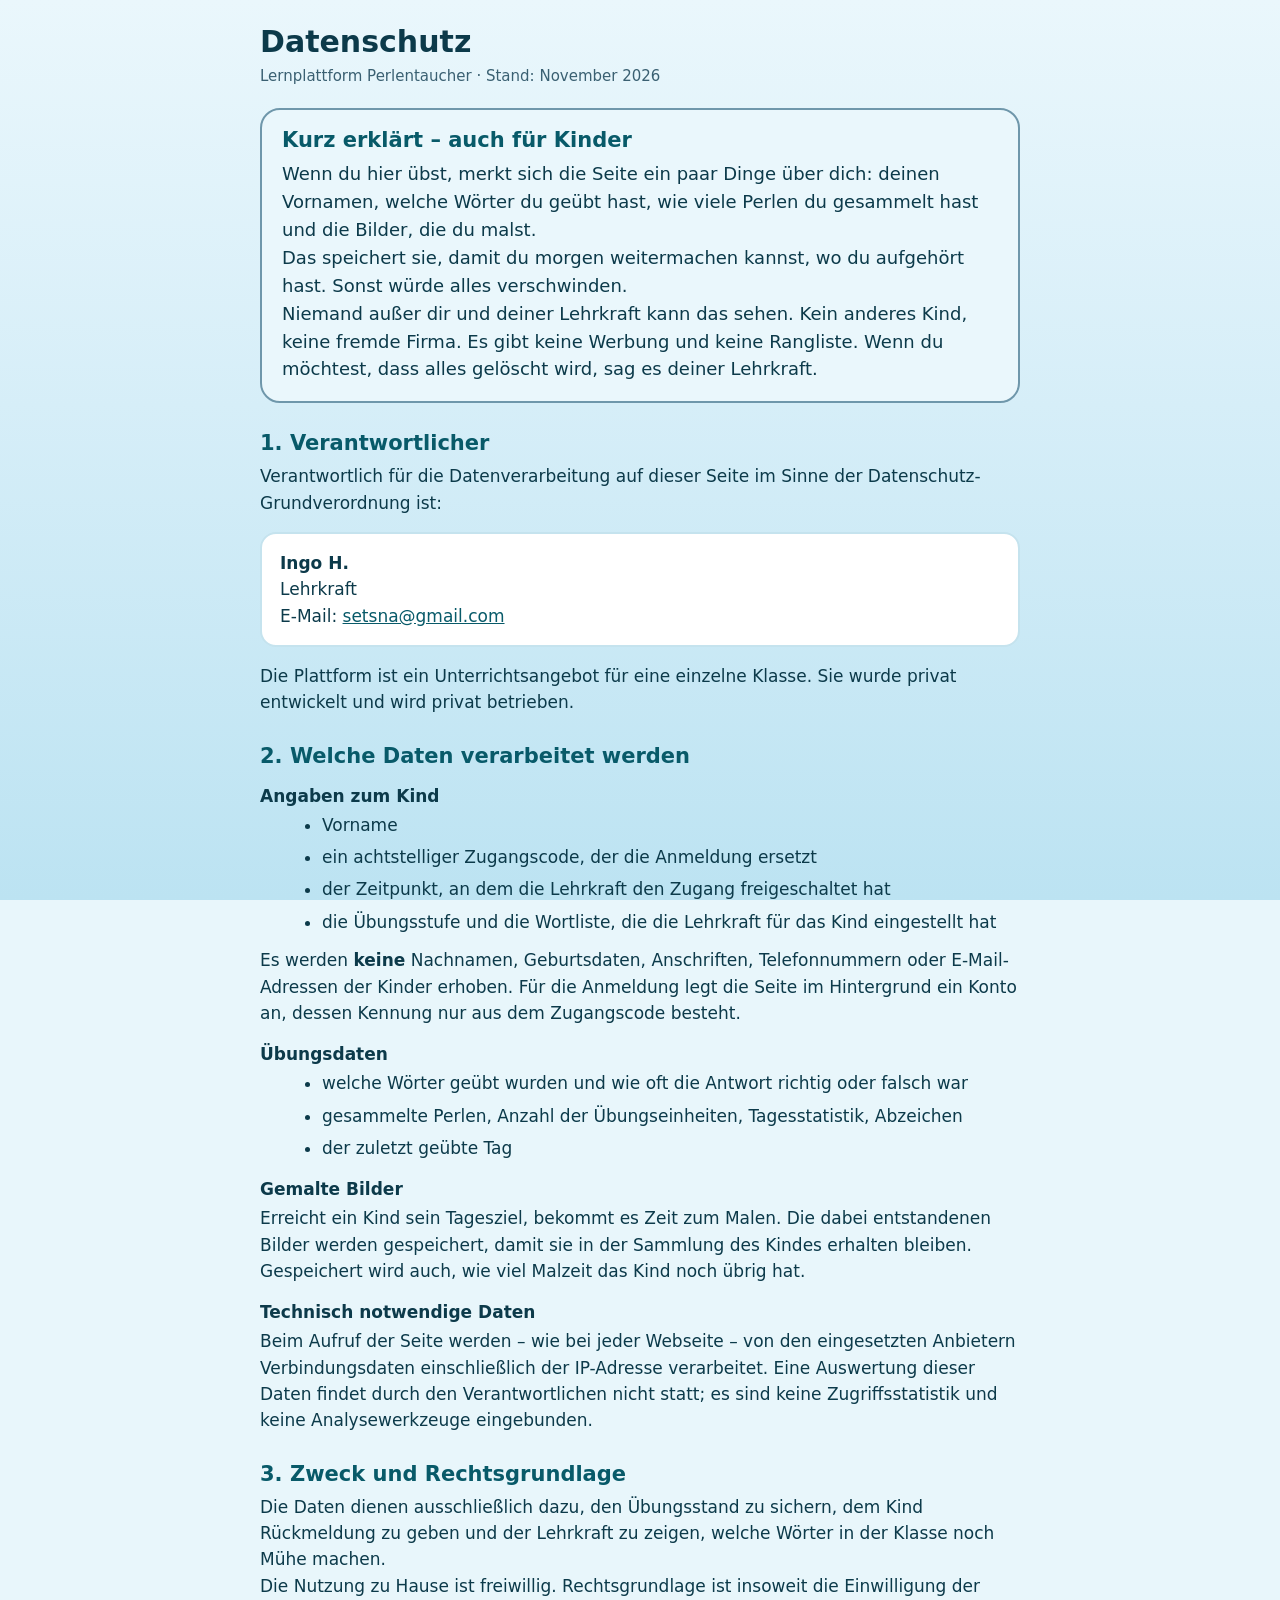
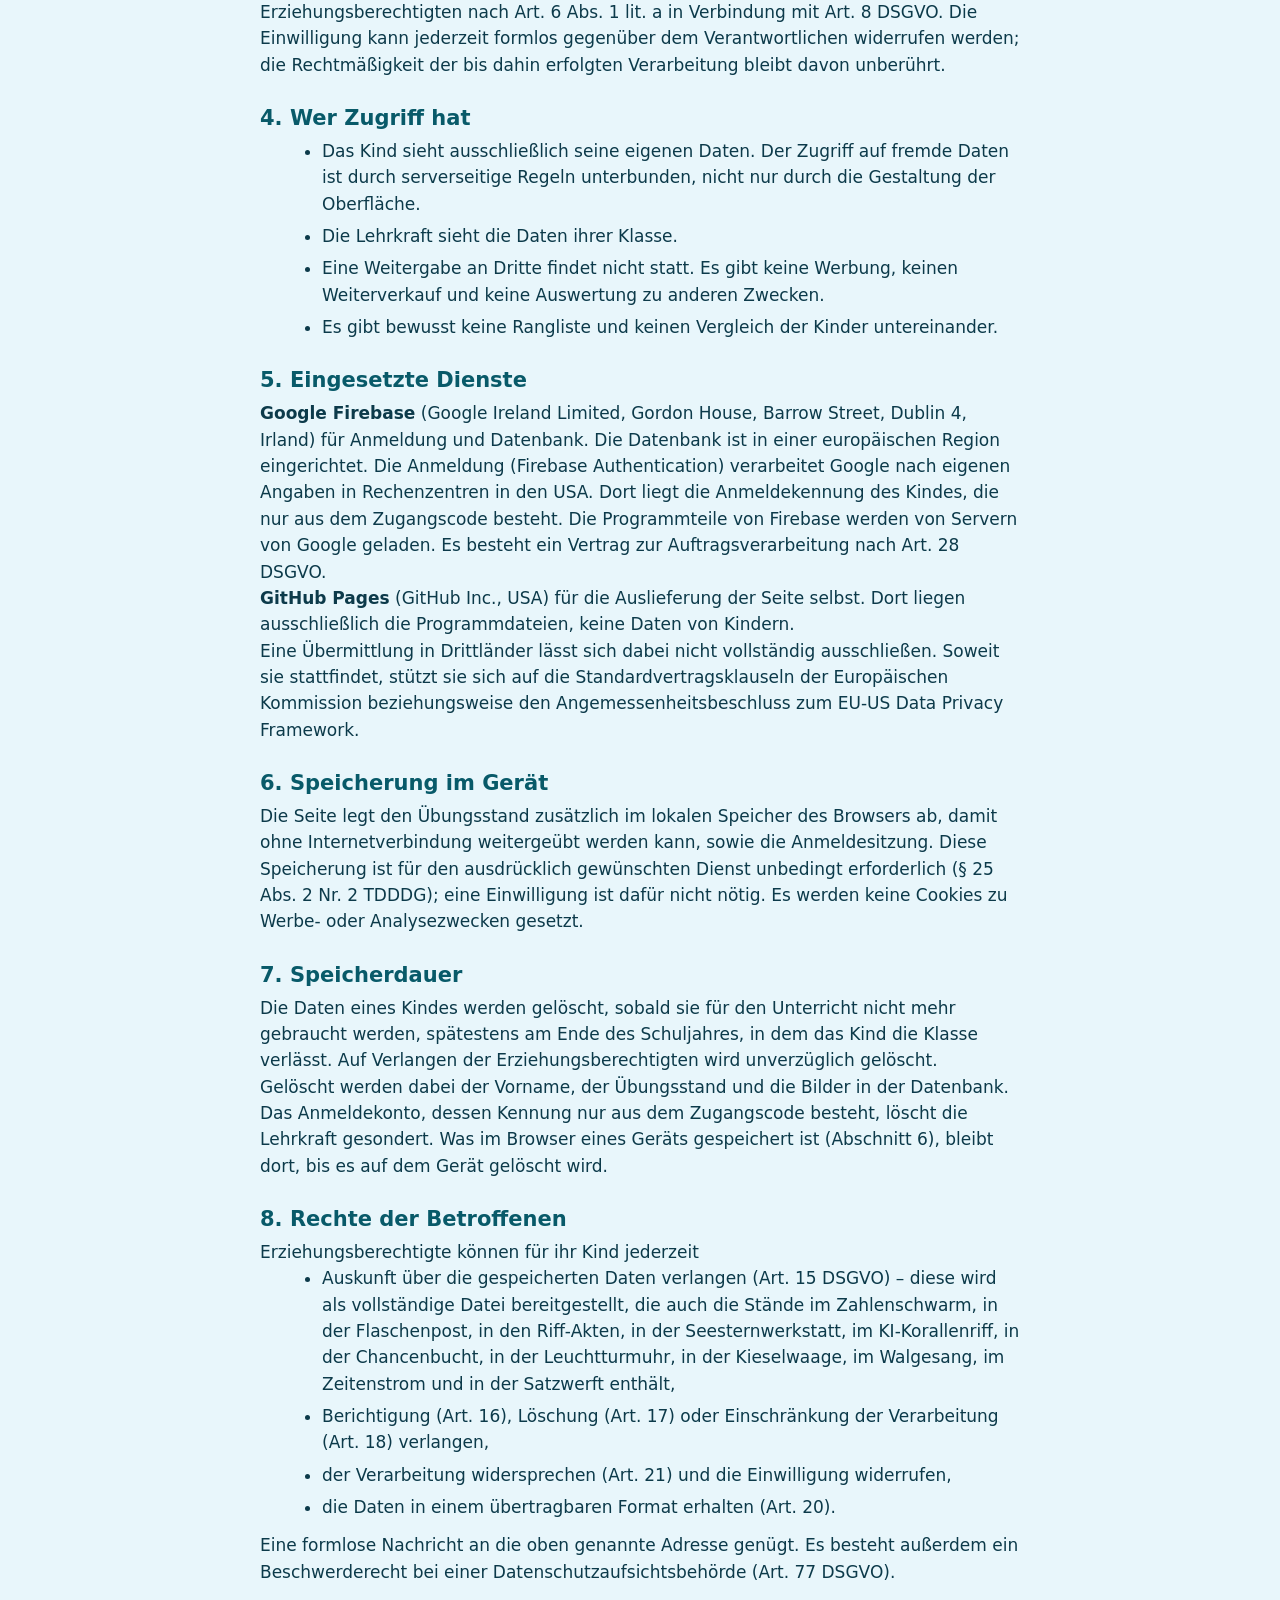
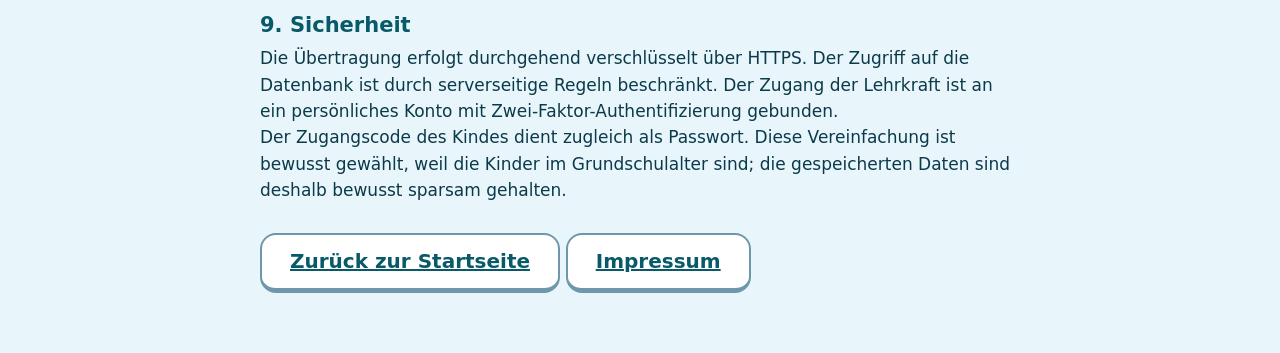
==== commit b1ae7f9f: "Lehrerbereich kennt den Satzwerft-Stand (v70) sa_stand in PLATTFORMEN und SAMMLUNGEN: Sicherung, Aus" ====
--- a/datenschutz.html
+++ b/datenschutz.html
@@ -10,7 +10,7 @@
 <meta http-equiv="Content-Security-Policy" content="default-src 'none'; style-src 'self' 'unsafe-inline'; img-src 'self' data:; font-src 'self'; base-uri 'none'; form-action 'none'; object-src 'none'">
 <meta name="robots" content="noindex, nofollow">
 <title>Datenschutz – Perlentaucher</title>
-<link rel="stylesheet" href="css/style.css?v=69">
+<link rel="stylesheet" href="css/style.css?v=70">
 <style>
   .rechtstext { max-width: 760px; margin: 0 auto; padding: 24px 0 60px; }
   .rechtstext h1 { font-size: 30px; margin-bottom: 6px; }
@@ -158,7 +158,7 @@
   <ul>
     <li>Auskunft über die gespeicherten Daten verlangen (Art. 15 DSGVO) –
       diese wird als vollständige Datei bereitgestellt, die auch die Stände
-      im Zahlenschwarm, in der Flaschenpost, in den Riff-Akten, in der Seesternwerkstatt, im KI-Korallenriff, in der Chancenbucht, in der Leuchtturmuhr, in der Kieselwaage, im Walgesang und im Zeitenstrom enthält,</li>
+      im Zahlenschwarm, in der Flaschenpost, in den Riff-Akten, in der Seesternwerkstatt, im KI-Korallenriff, in der Chancenbucht, in der Leuchtturmuhr, in der Kieselwaage, im Walgesang, im Zeitenstrom und in der Satzwerft enthält,</li>
     <li>Berichtigung (Art. 16), Löschung (Art. 17) oder Einschränkung der
       Verarbeitung (Art. 18) verlangen,</li>
     <li>der Verarbeitung widersprechen (Art. 21) und die Einwilligung
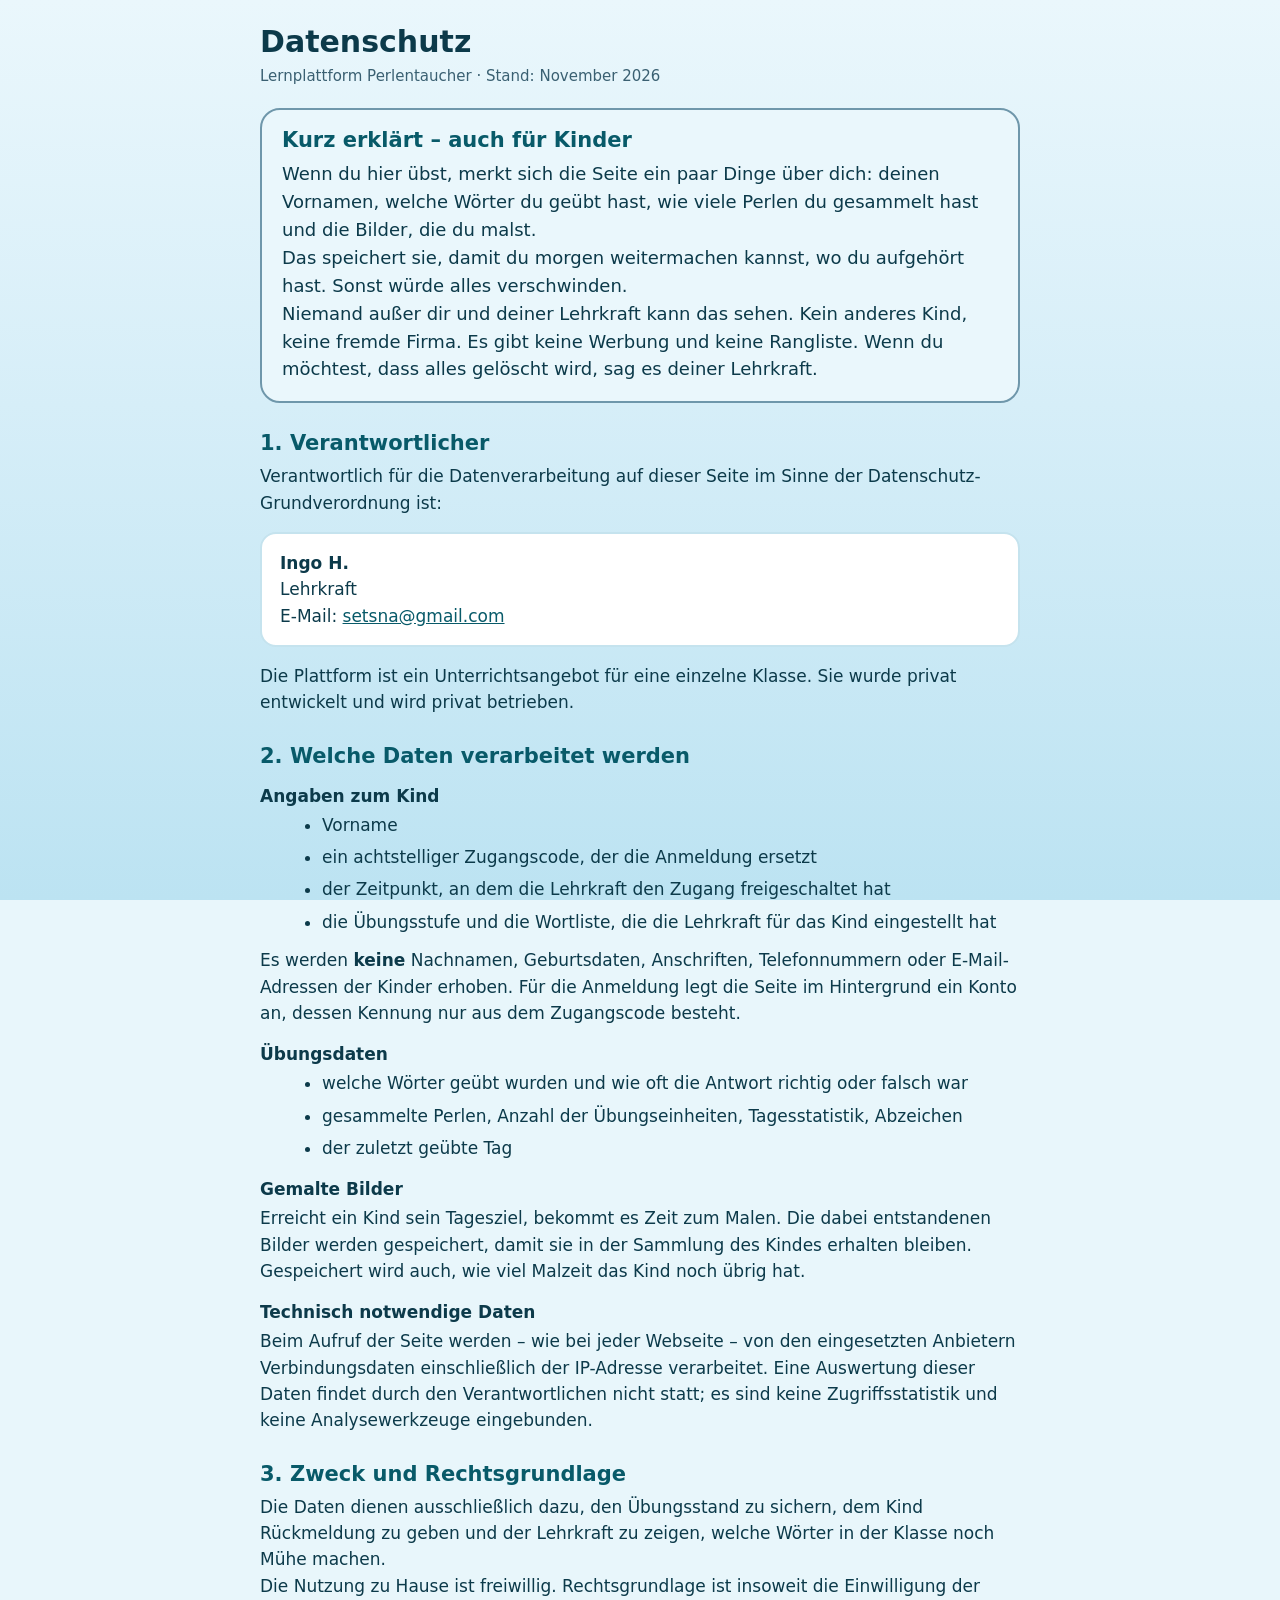
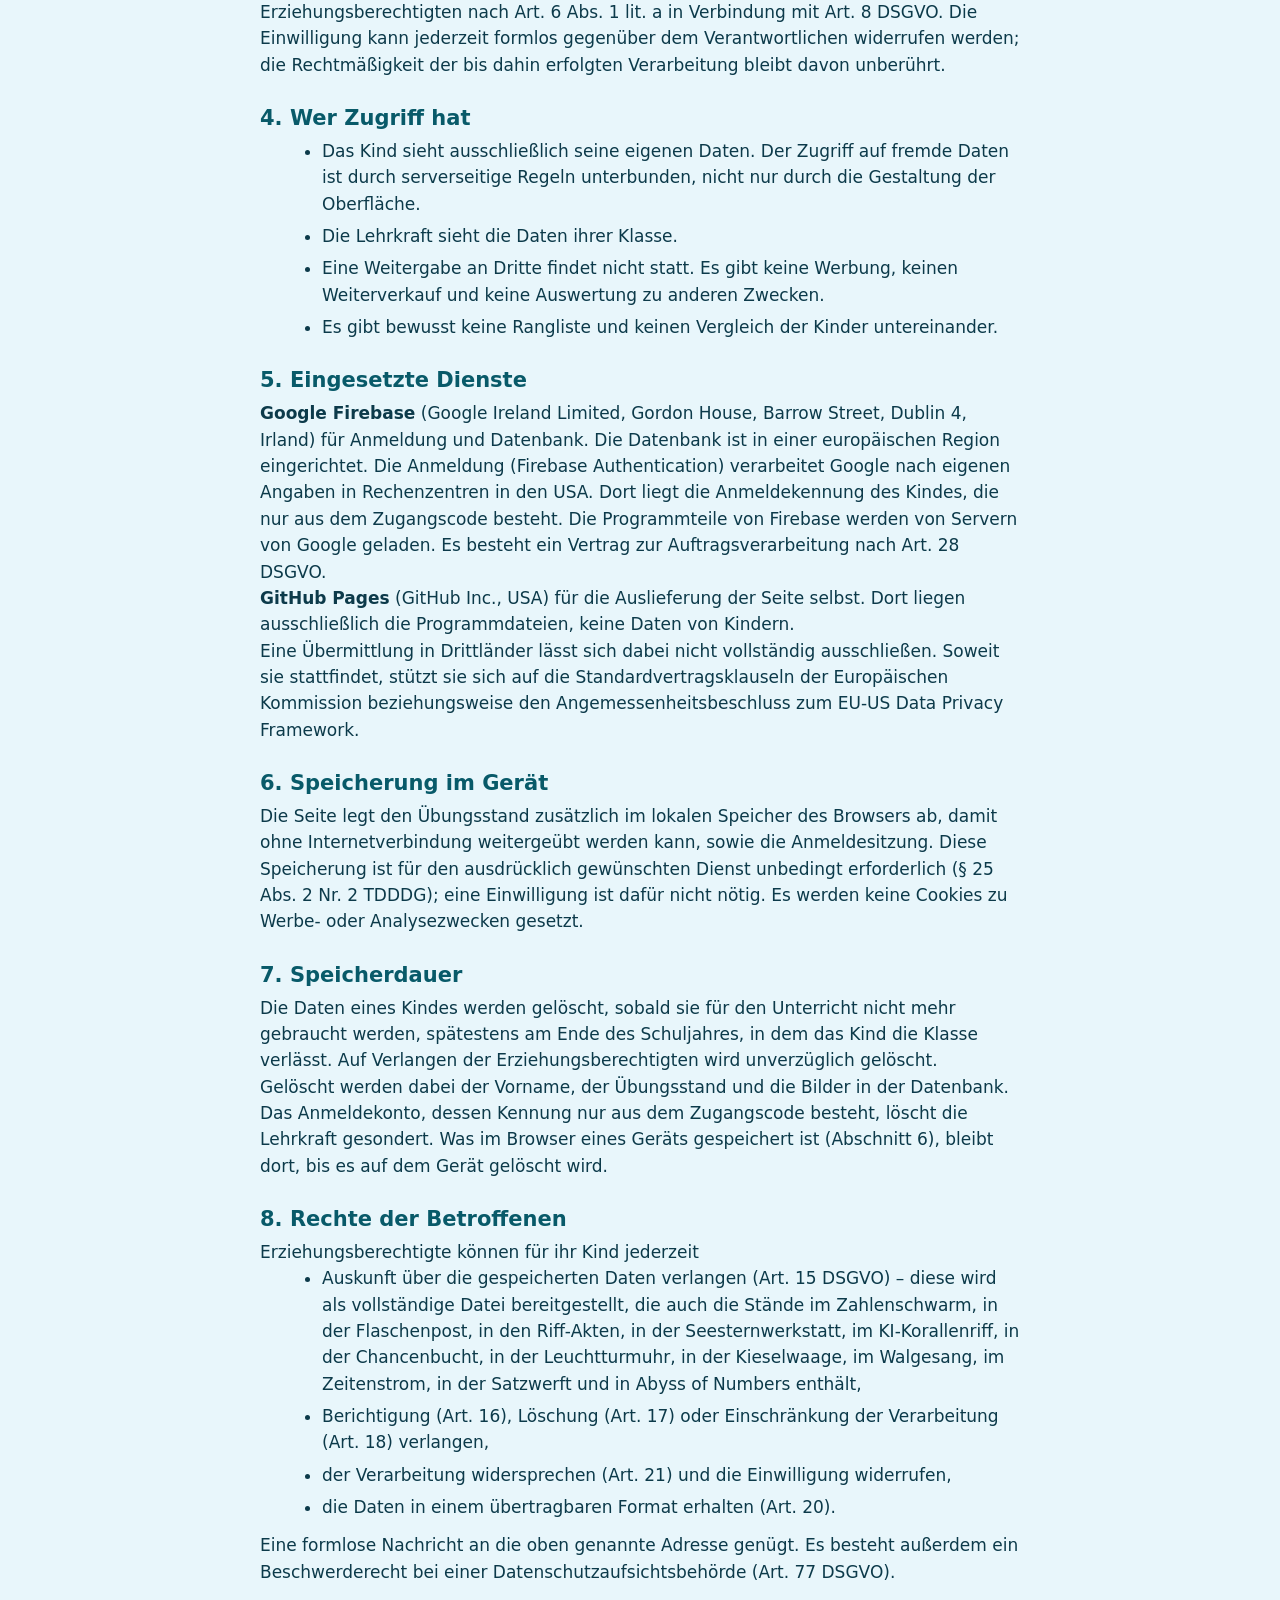
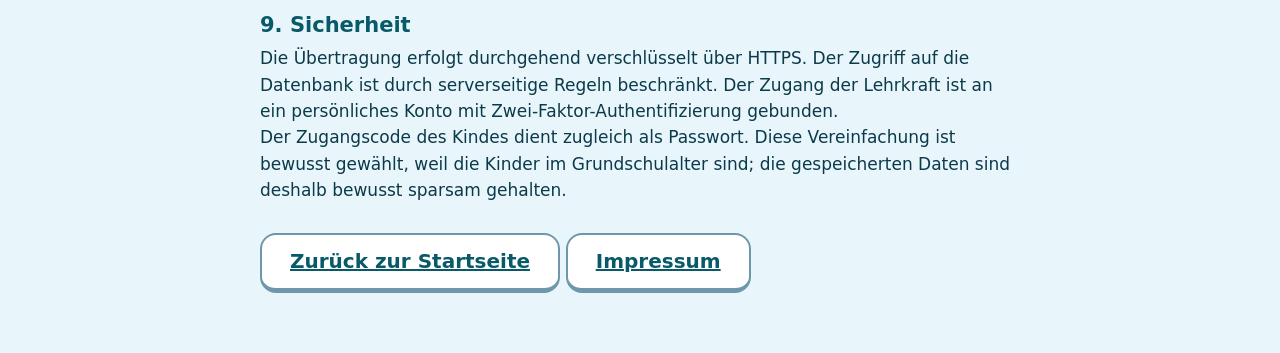
==== commit 0998c06e: "Lehrerbereich kennt den Abyss-of-Numbers-Stand (v71) an_stand in PLATTFORMEN und SAMMLUNGEN: Sicheru" ====
--- a/datenschutz.html
+++ b/datenschutz.html
@@ -10,7 +10,7 @@
 <meta http-equiv="Content-Security-Policy" content="default-src 'none'; style-src 'self' 'unsafe-inline'; img-src 'self' data:; font-src 'self'; base-uri 'none'; form-action 'none'; object-src 'none'">
 <meta name="robots" content="noindex, nofollow">
 <title>Datenschutz – Perlentaucher</title>
-<link rel="stylesheet" href="css/style.css?v=70">
+<link rel="stylesheet" href="css/style.css?v=71">
 <style>
   .rechtstext { max-width: 760px; margin: 0 auto; padding: 24px 0 60px; }
   .rechtstext h1 { font-size: 30px; margin-bottom: 6px; }
@@ -158,7 +158,7 @@
   <ul>
     <li>Auskunft über die gespeicherten Daten verlangen (Art. 15 DSGVO) –
       diese wird als vollständige Datei bereitgestellt, die auch die Stände
-      im Zahlenschwarm, in der Flaschenpost, in den Riff-Akten, in der Seesternwerkstatt, im KI-Korallenriff, in der Chancenbucht, in der Leuchtturmuhr, in der Kieselwaage, im Walgesang, im Zeitenstrom und in der Satzwerft enthält,</li>
+      im Zahlenschwarm, in der Flaschenpost, in den Riff-Akten, in der Seesternwerkstatt, im KI-Korallenriff, in der Chancenbucht, in der Leuchtturmuhr, in der Kieselwaage, im Walgesang, im Zeitenstrom, in der Satzwerft und in Abyss of Numbers enthält,</li>
     <li>Berichtigung (Art. 16), Löschung (Art. 17) oder Einschränkung der
       Verarbeitung (Art. 18) verlangen,</li>
     <li>der Verarbeitung widersprechen (Art. 21) und die Einwilligung
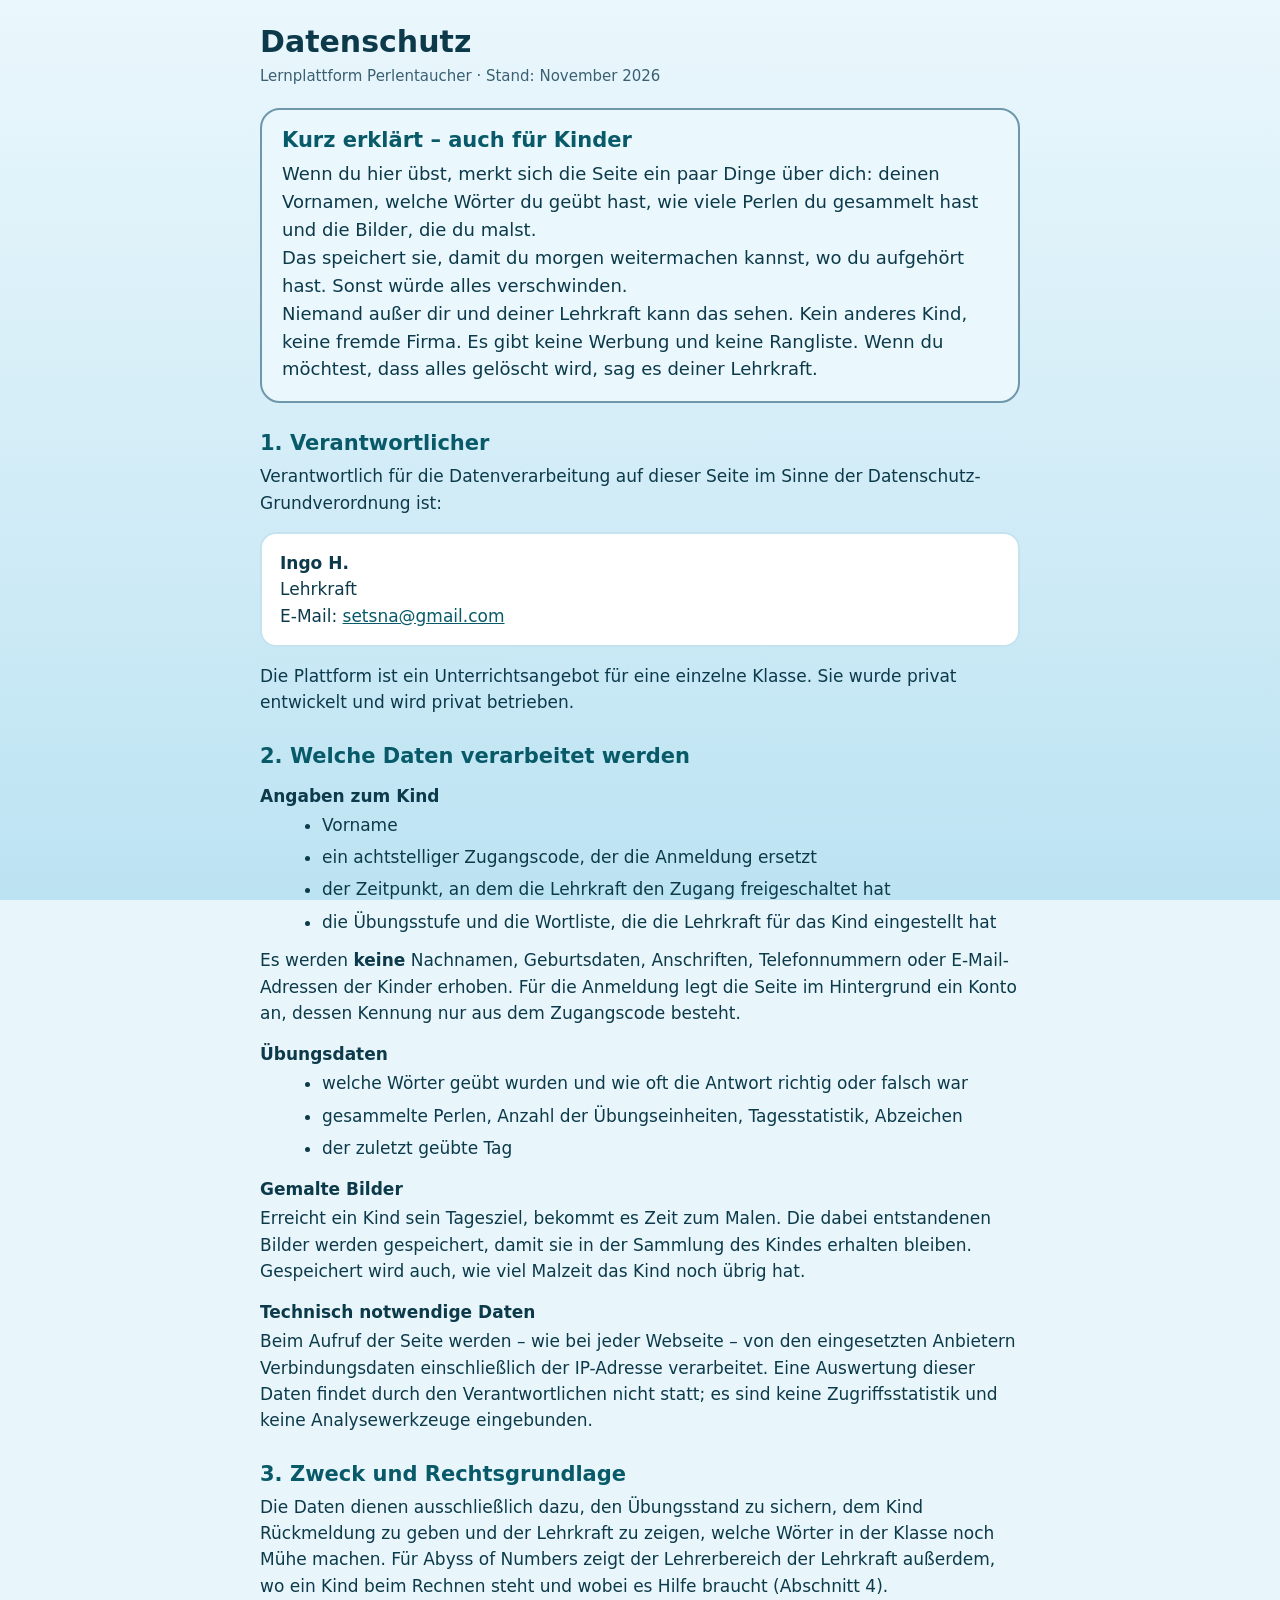
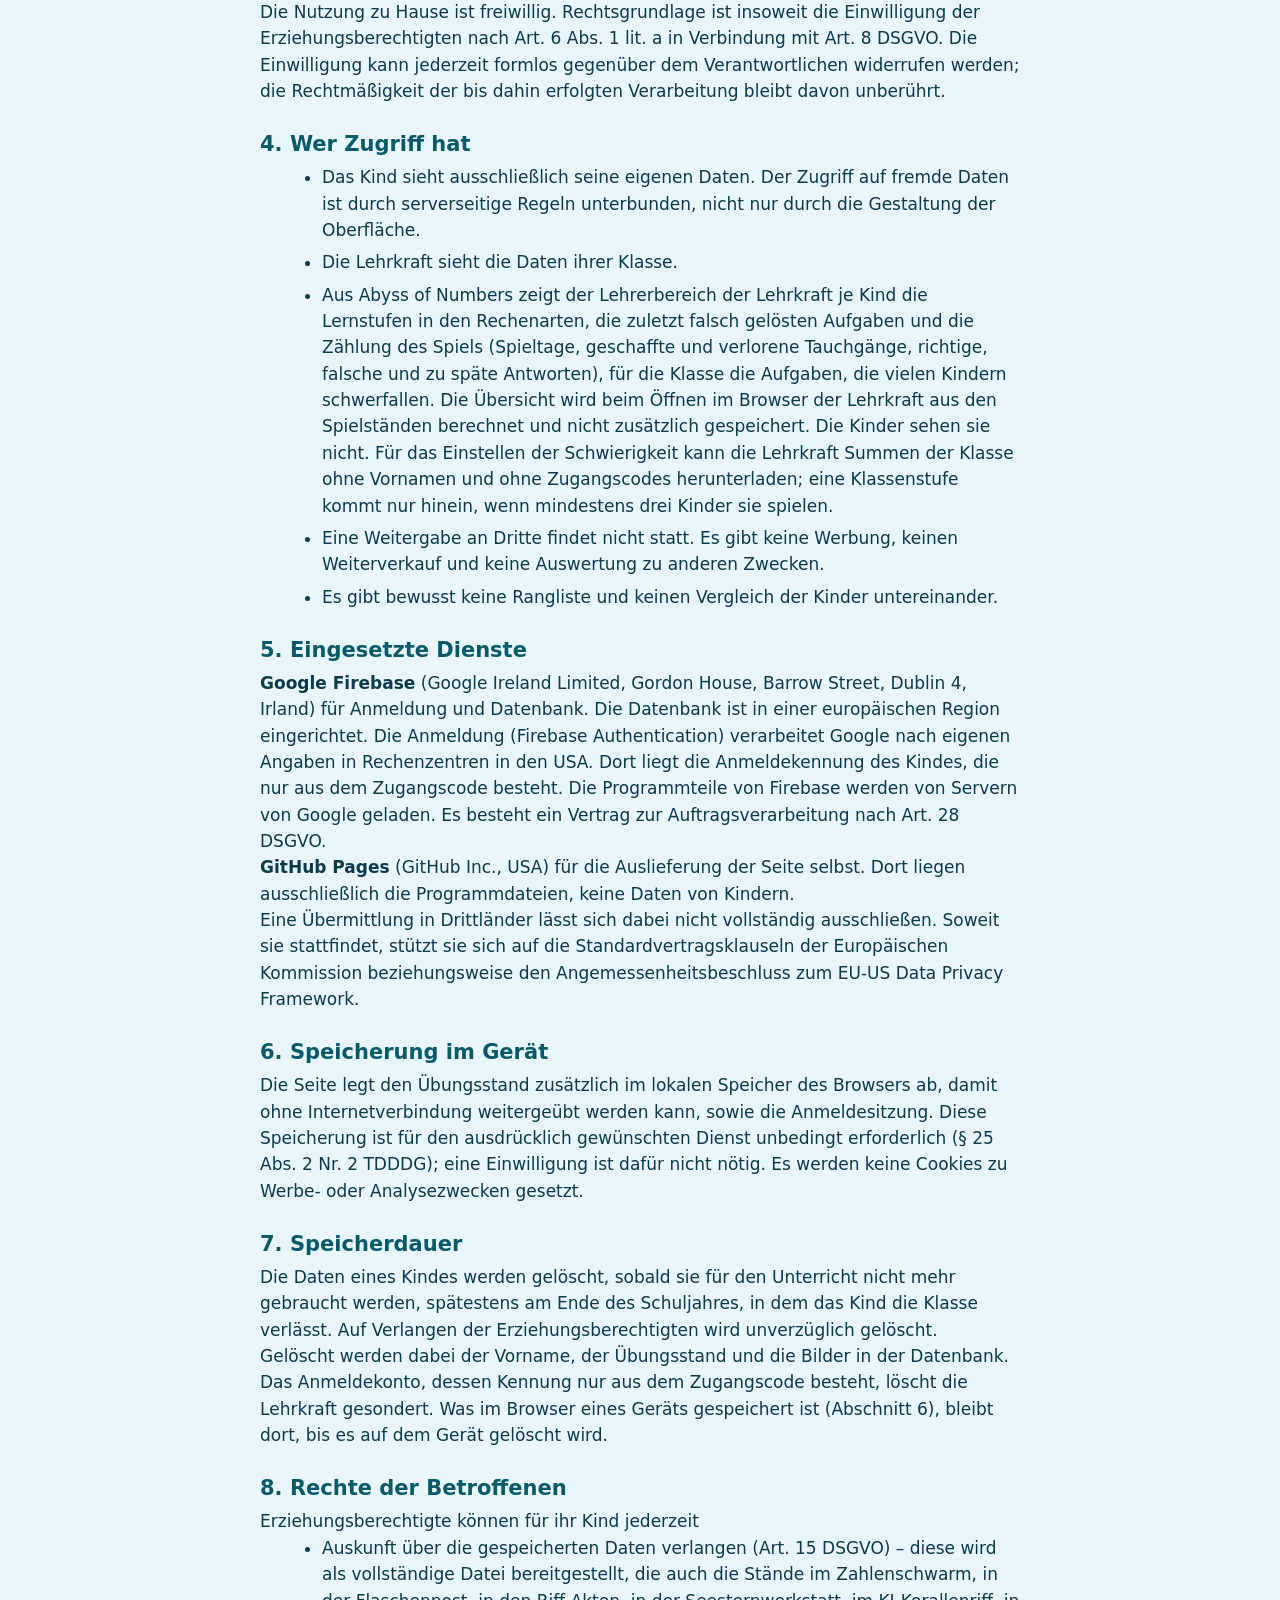
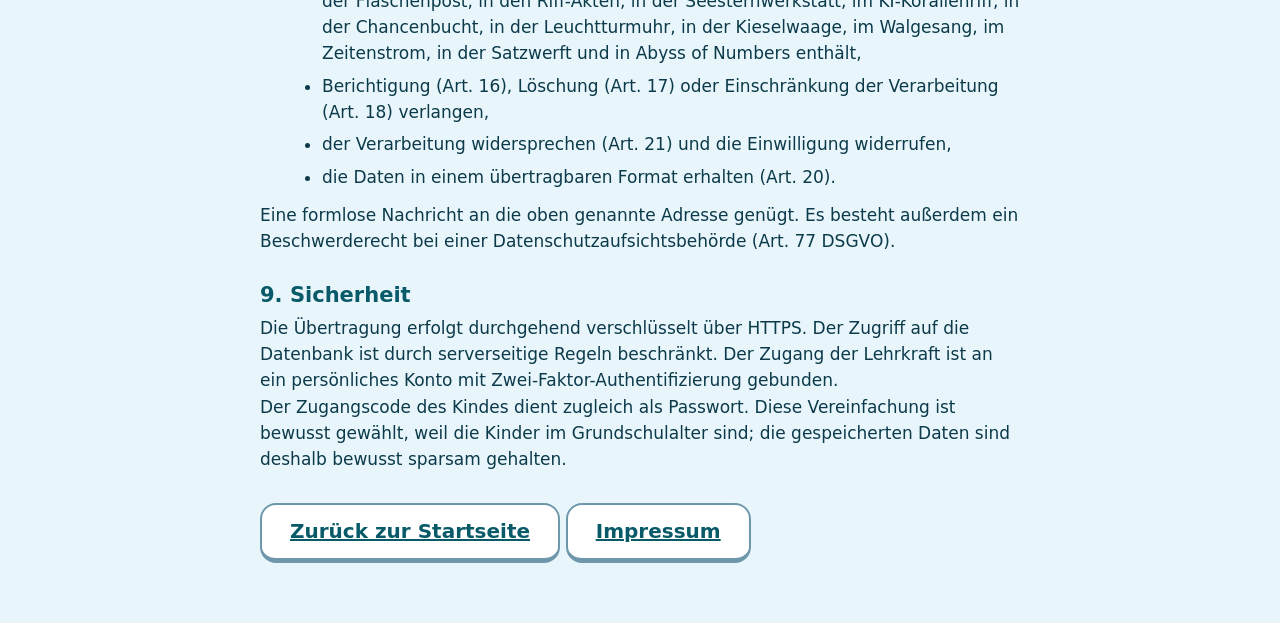
==== commit d8d8a992: "Lehrerbereich: Bereich Abyss of Numbers mit Lernübersicht (v73) Neuer Bereich Abyss of Numbers (Klas" ====
--- a/datenschutz.html
+++ b/datenschutz.html
@@ -10,7 +10,7 @@
 <meta http-equiv="Content-Security-Policy" content="default-src 'none'; style-src 'self' 'unsafe-inline'; img-src 'self' data:; font-src 'self'; base-uri 'none'; form-action 'none'; object-src 'none'">
 <meta name="robots" content="noindex, nofollow">
 <title>Datenschutz – Perlentaucher</title>
-<link rel="stylesheet" href="css/style.css?v=71">
+<link rel="stylesheet" href="css/style.css?v=73">
 <style>
   .rechtstext { max-width: 760px; margin: 0 auto; padding: 24px 0 60px; }
   .rechtstext h1 { font-size: 30px; margin-bottom: 6px; }
@@ -98,7 +98,9 @@
   <h2>3. Zweck und Rechtsgrundlage</h2>
   <p>Die Daten dienen ausschließlich dazu, den Übungsstand zu sichern, dem
     Kind Rückmeldung zu geben und der Lehrkraft zu zeigen, welche Wörter in
-    der Klasse noch Mühe machen.</p>
+    der Klasse noch Mühe machen. Für Abyss of Numbers zeigt der Lehrerbereich
+    der Lehrkraft außerdem, wo ein Kind beim Rechnen steht und wobei es Hilfe
+    braucht (Abschnitt 4).</p>
   <p>Die Nutzung zu Hause ist freiwillig. Rechtsgrundlage ist insoweit die
     Einwilligung der Erziehungsberechtigten nach Art. 6 Abs. 1 lit. a in
     Verbindung mit Art. 8 DSGVO. Die Einwilligung kann jederzeit formlos
@@ -111,6 +113,16 @@
       fremde Daten ist durch serverseitige Regeln unterbunden, nicht nur
       durch die Gestaltung der Oberfläche.</li>
     <li>Die Lehrkraft sieht die Daten ihrer Klasse.</li>
+    <li>Aus Abyss of Numbers zeigt der Lehrerbereich der Lehrkraft je Kind
+      die Lernstufen in den Rechenarten, die zuletzt falsch gelösten Aufgaben
+      und die Zählung des Spiels (Spieltage, geschaffte und verlorene
+      Tauchgänge, richtige, falsche und zu späte Antworten), für die Klasse
+      die Aufgaben, die vielen Kindern schwerfallen. Die Übersicht wird beim
+      Öffnen im Browser der Lehrkraft aus den Spielständen berechnet und
+      nicht zusätzlich gespeichert. Die Kinder sehen sie nicht. Für das
+      Einstellen der Schwierigkeit kann die Lehrkraft Summen der Klasse ohne
+      Vornamen und ohne Zugangscodes herunterladen; eine Klassenstufe kommt
+      nur hinein, wenn mindestens drei Kinder sie spielen.</li>
     <li>Eine Weitergabe an Dritte findet nicht statt. Es gibt keine Werbung,
       keinen Weiterverkauf und keine Auswertung zu anderen Zwecken.</li>
     <li>Es gibt bewusst keine Rangliste und keinen Vergleich der Kinder
